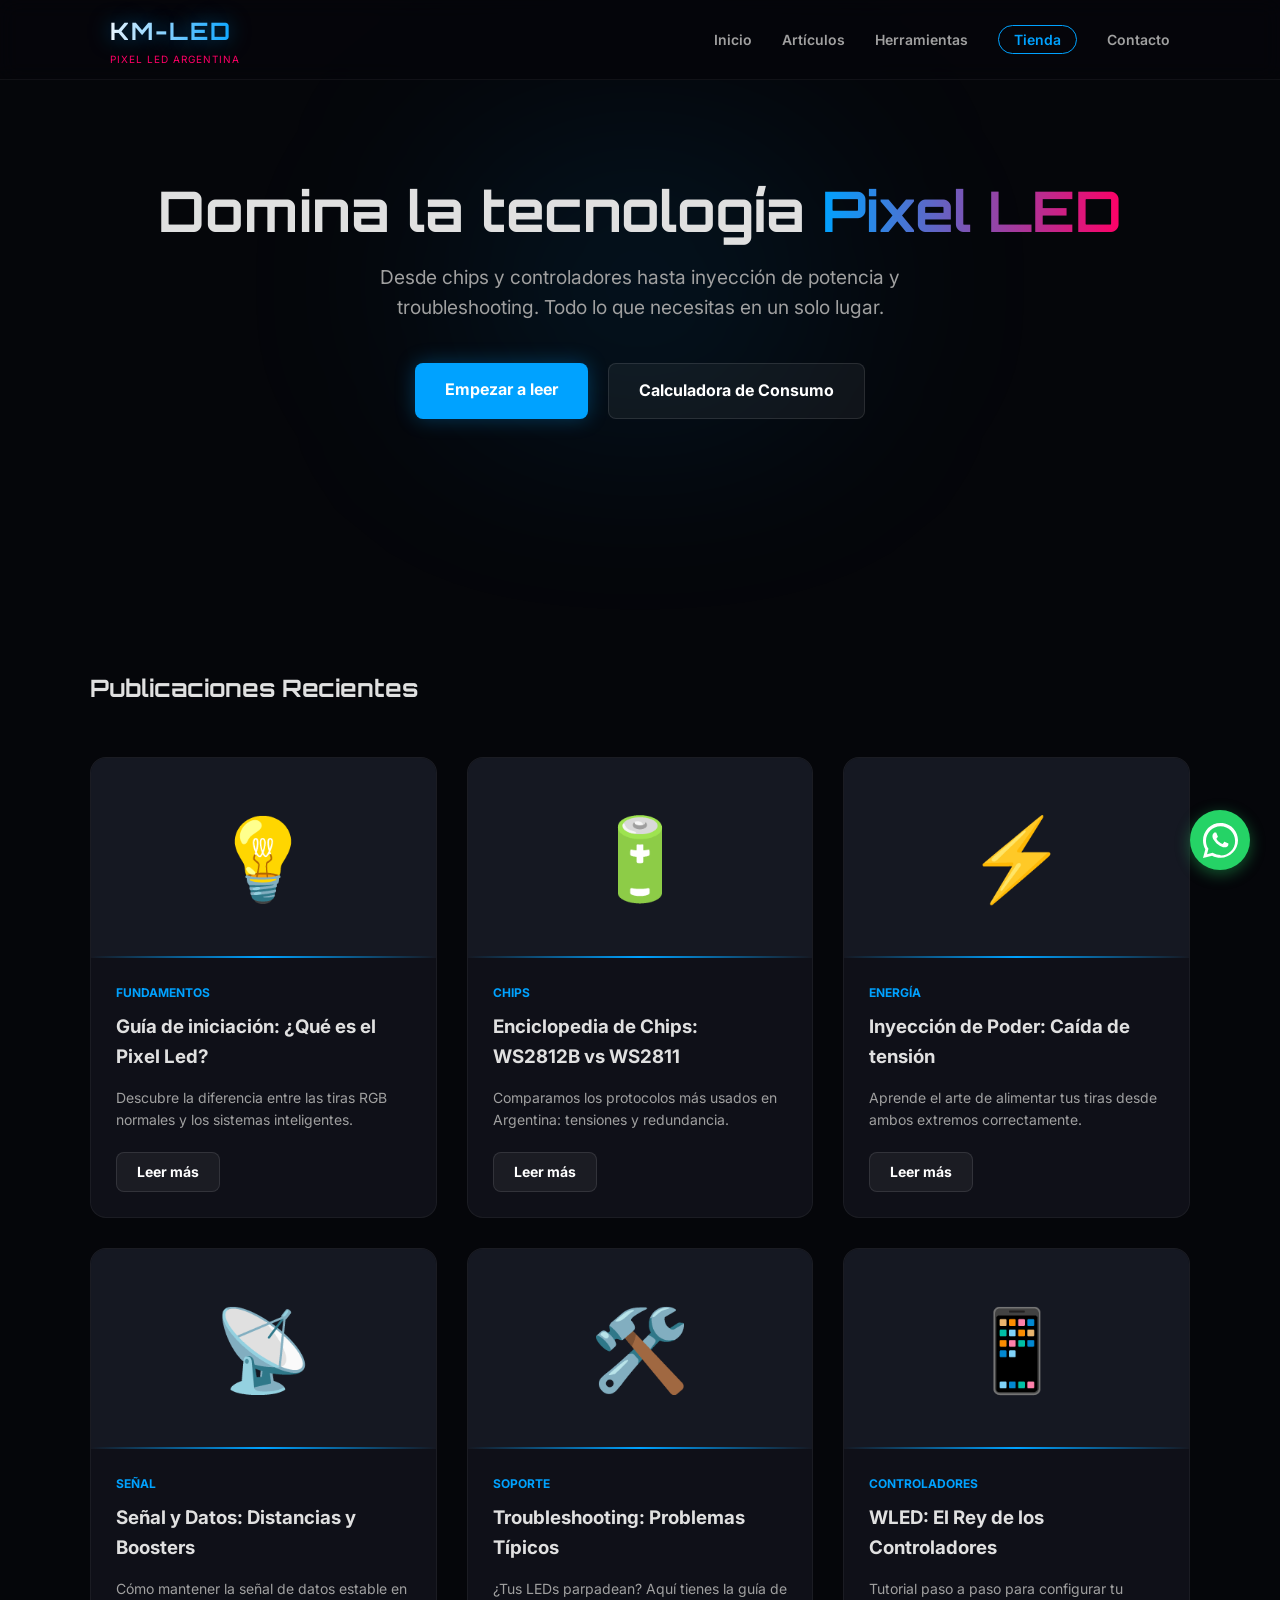
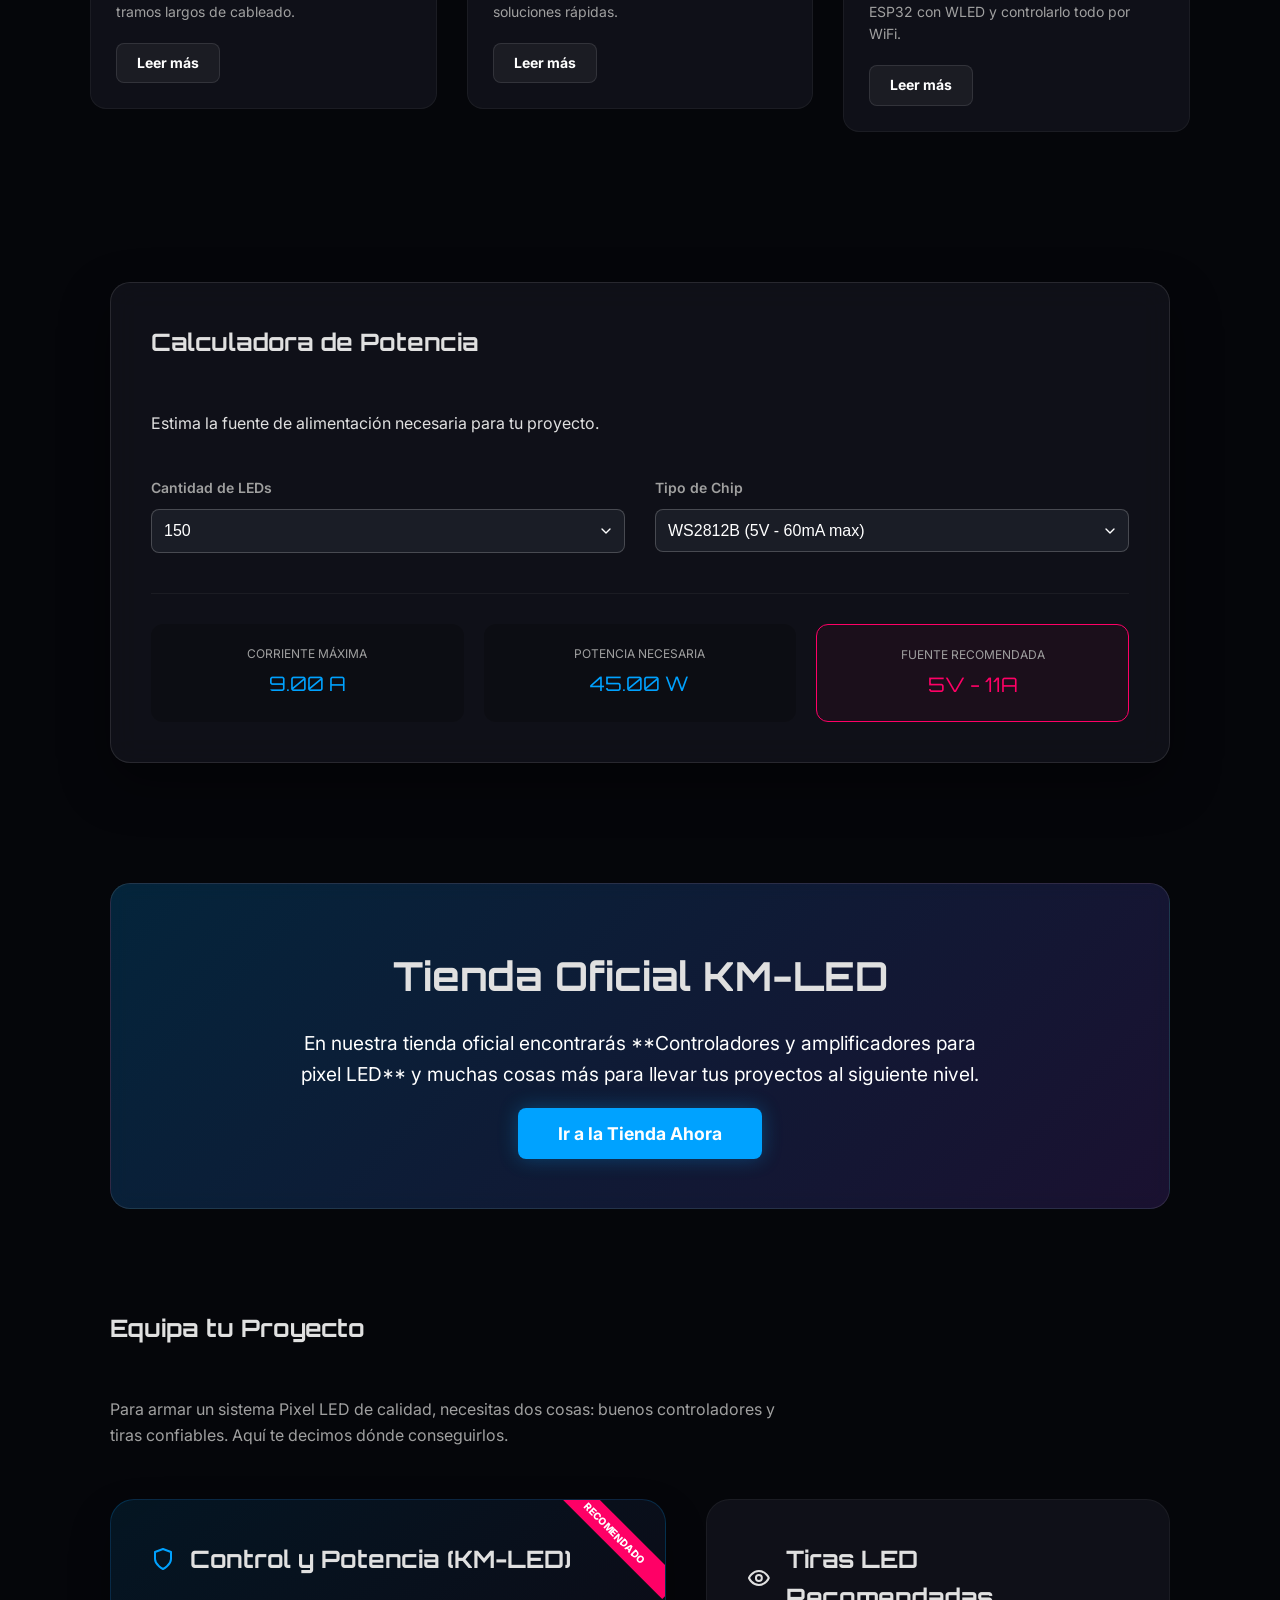
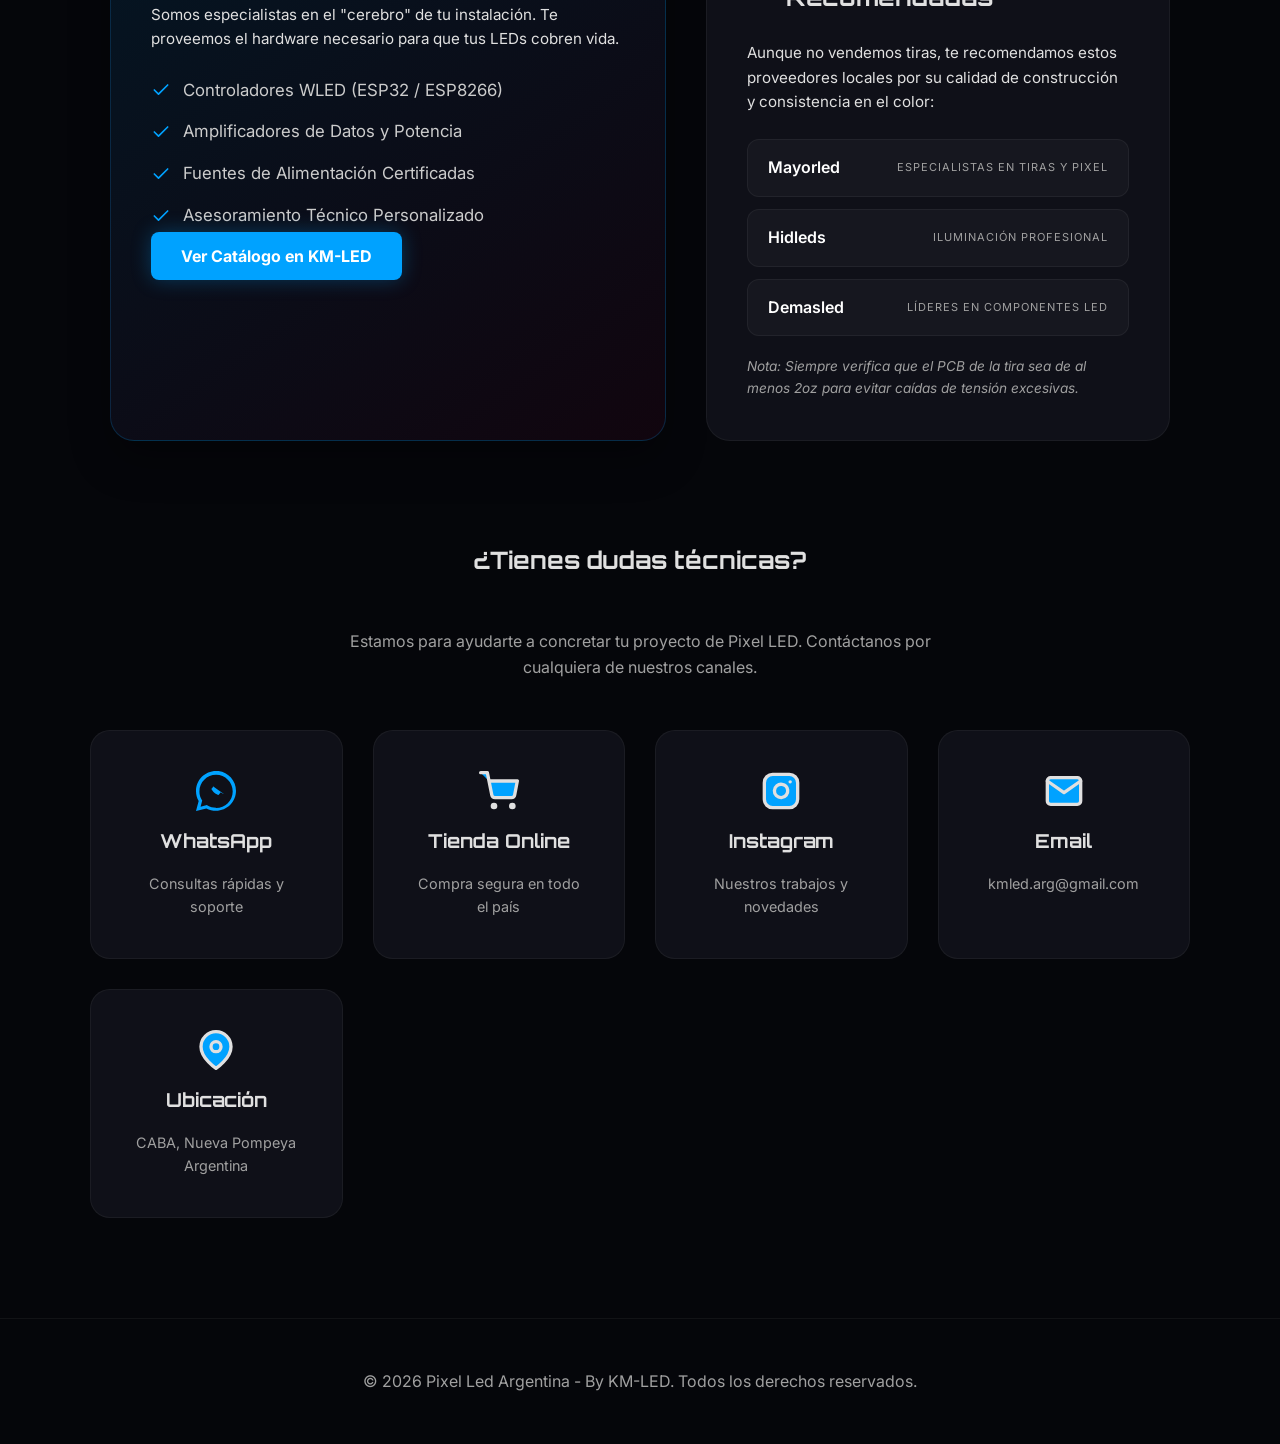
==== index.html @ 1ed305fa "Actualizados proveedores de tiras: Mayorled, Hidleds, Demasled" ====
<!DOCTYPE html>
<html lang="es">
<head>
    <meta charset="UTF-8">
    <meta name="viewport" content="width=device-width, initial-scale=1.0">
    <title>Pixel Led Argentina | La guía definitiva de iluminación digital</title>
    <meta name="description" content="Aprende todo sobre Pixel Led: chips (WS2812B, WS2811), controladores, cálculo de consumo, tensiones y soluciones a problemas comunes.">
    <link rel="stylesheet" href="style.css">
    <link rel="preconnect" href="https://fonts.googleapis.com">
    <link rel="preconnect" href="https://fonts.gstatic.com" crossorigin>
    <link href="https://fonts.googleapis.com/css2?family=Inter:wght@300;400;600;800&family=Orbitron:wght@400;700&display=swap" rel="stylesheet">
</head>
<body>
    <header id="main-header">
        <nav class="container">
            <a href="index.html" class="logo">
                <span class="logo-text">KM-LED</span>
                <span class="sub-logo">Pixel Led Argentina</span>
            </a>
            <ul class="nav-links">
                <li><a href="#hero">Inicio</a></li>
                <li><a href="#articulos">Artículos</a></li>
                <li><a href="#calculadora">Herramientas</a></li>
                <li><a href="https://www.tiendakmled.com.ar" target="_blank" class="nav-store-link">Tienda</a></li>
                <li><a href="#contacto">Contacto</a></li>
            </ul>
        </nav>
    </header>

    <main>
        <section id="hero">
            <div class="hero-content container">
                <h1>Domina la tecnología <span class="gradient-text">Pixel LED</span></h1>
                <p>Desde chips y controladores hasta inyección de potencia y troubleshooting. Todo lo que necesitas en un solo lugar.</p>
                <div class="hero-actions">
                    <a href="#articulos" class="btn btn-primary">Empezar a leer</a>
                    <a href="#calculadora" class="btn btn-secondary">Calculadora de Consumo</a>
                </div>
            </div>
            <div class="hero-bg-glow"></div>
        </section>

        <section id="articulos" class="container">
            <h2 class="section-title">Publicaciones Recientes</h2>
            <div class="articles-grid" id="articles-container">
                <!-- Los artículos se cargarán aquí vía app.js -->
            </div>
        </section>

        <section id="calculadora" class="container">
            <div class="calculator-card">
                <h2 class="section-title">Calculadora de Potencia</h2>
                <p>Estima la fuente de alimentación necesaria para tu proyecto.</p>
                
                <div class="calc-grid">
                    <div class="input-group">
                        <label for="led-count">Cantidad de LEDs</label>
                        <input type="number" id="led-count" value="150" min="1">
                    </div>
                    <div class="input-group">
                        <label for="led-type">Tipo de Chip</label>
                        <select id="led-type">
                            <option value="0.06">WS2812B (5V - 60mA max)</option>
                            <option value="0.06">WS2811 (5V - 60mA max)</option>
                            <option value="0.045">WS2811 (12V - 45mA max)</option>
                            <option value="0.08">SK6812 RGBW (5V - 80mA max)</option>
                            <option value="0.015">WS2815 (12V - 15mA max)</option>
                        </select>
                    </div>
                </div>

                <div class="results-grid">
                    <div class="result-box">
                        <span class="label">Corriente Máxima</span>
                        <span class="value" id="res-amps">0.00 A</span>
                    </div>
                    <div class="result-box">
                        <span class="label">Potencia necesaria</span>
                        <span class="value" id="res-watts">0.00 W</span>
                    </div>
                    <div class="result-box highlighted">
                        <span class="label">Fuente Recomendada</span>
                        <span class="value" id="res-psu">5V - 10A</span>
                    </div>
                </div>
            </div>
        </section>
        <section id="tienda" class="container" style="margin-top: 120px; margin-bottom: 80px;">
            <div class="cta-banner" style="margin: 0; background: linear-gradient(135deg, rgba(0, 162, 255, 0.2) 0%, rgba(110, 64, 201, 0.2) 100%);">
                <h2 style="font-size: 2.5rem; margin-bottom: 20px;">Tienda Oficial KM-LED</h2>
                <p style="font-size: 1.2rem; color: #fff; max-width: 700px; margin: 0 auto 30px;">
                    En nuestra tienda oficial encontrarás **Controladores y amplificadores para pixel LED** y muchas cosas más para llevar tus proyectos al siguiente nivel.
                </p>
                <a href="https://www.tiendakmled.com.ar" target="_blank" class="btn btn-primary" style="font-size: 1.1rem; padding: 15px 40px;">Ir a la Tienda Ahora</a>
            </div>
        </section>
        <section id="equipamiento" class="container" style="margin-top: 100px;">
            <h2 class="section-title">Equipa tu Proyecto</h2>
            <p style="color: var(--text-muted); max-width: 700px; margin-bottom: 40px;">Para armar un sistema Pixel LED de calidad, necesitas dos cosas: buenos controladores y tiras confiables. Aquí te decimos dónde conseguirlos.</p>
            
            <div class="equipment-grid">
                <!-- Columna KM-LED -->
                <div class="equip-card featured">
                    <h3>
                        <svg viewBox="0 0 24 24" width="24" height="24" fill="none" stroke="currentColor" stroke-width="2" stroke-linecap="round" stroke-linejoin="round" style="color: var(--primary-color);"><path d="M12 22s8-4 8-10V5l-8-3-8 3v7c0 6 8 10 8 10z"></path></svg>
                        Control y Potencia (KM-LED)
                    </h3>
                    <p style="font-size: 0.95rem; margin-bottom: 25px;">Somos especialistas en el "cerebro" de tu instalación. Te proveemos el hardware necesario para que tus LEDs cobren vida.</p>
                    <ul class="equip-list">
                        <li>
                            <svg viewBox="0 0 24 24" fill="none" stroke="currentColor" stroke-width="2" stroke-linecap="round" stroke-linejoin="round"><polyline points="20 6 9 17 4 12"></polyline></svg>
                            Controladores WLED (ESP32 / ESP8266)
                        </li>
                        <li>
                            <svg viewBox="0 0 24 24" fill="none" stroke="currentColor" stroke-width="2" stroke-linecap="round" stroke-linejoin="round"><polyline points="20 6 9 17 4 12"></polyline></svg>
                            Amplificadores de Datos y Potencia
                        </li>
                        <li>
                            <svg viewBox="0 0 24 24" fill="none" stroke="currentColor" stroke-width="2" stroke-linecap="round" stroke-linejoin="round"><polyline points="20 6 9 17 4 12"></polyline></svg>
                            Fuentes de Alimentación Certificadas
                        </li>
                        <li>
                            <svg viewBox="0 0 24 24" fill="none" stroke="currentColor" stroke-width="2" stroke-linecap="round" stroke-linejoin="round"><polyline points="20 6 9 17 4 12"></polyline></svg>
                            Asesoramiento Técnico Personalizado
                        </li>
                    </ul>
                    <a href="https://www.tiendakmled.com.ar" target="_blank" class="btn btn-primary" style="width: 100%; margin-top: 30px; text-align: center;">Ver Catálogo en KM-LED</a>
                </div>

                <!-- Columna Tiras -->
                <div class="equip-card">
                    <h3>
                        <svg viewBox="0 0 24 24" width="24" height="24" fill="none" stroke="currentColor" stroke-width="2" stroke-linecap="round" stroke-linejoin="round"><path d="M2 12s3-7 10-7 10 7 10 7-3 7-10 7-10-7-10-7z"></path><circle cx="12" cy="12" r="3"></circle></svg>
                        Tiras LED Recomendadas
                    </h3>
                    <p style="font-size: 0.95rem; margin-bottom: 25px;">Aunque no vendemos tiras, te recomendamos estos proveedores locales por su calidad de construcción y consistencia en el color:</p>
                    
                    <div class="provider-list">
                        <div class="provider-item">
                            <span class="provider-name">Mayorled</span>
                            <span class="provider-tag">Especialistas en Tiras y Pixel</span>
                        </div>
                        <div class="provider-item">
                            <span class="provider-name">Hidleds</span>
                            <span class="provider-tag">Iluminación Profesional</span>
                        </div>
                        <div class="provider-item">
                            <span class="provider-name">Demasled</span>
                            <span class="provider-tag">Líderes en Componentes LED</span>
                        </div>
                    </div>
                    <p style="font-size: 0.85rem; color: var(--text-muted); margin-top: 20px; font-style: italic;">Nota: Siempre verifica que el PCB de la tira sea de al menos 2oz para evitar caídas de tensión excesivas.</p>
                </div>
            </div>
        </section>

        <section id="contacto" class="container">

            <h2 class="section-title">¿Tienes dudas técnicas?</h2>
            <p style="color: var(--text-muted); max-width: 600px; margin: 0 auto;">Estamos para ayudarte a concretar tu proyecto de Pixel LED. Contáctanos por cualquiera de nuestros canales.</p>
            
            <div class="contact-grid">
                <a href="https://wa.me/5491149287539" class="contact-item" target="_blank">
                    <svg viewBox="0 0 32 32"><path d="M16 0c-8.837 0-16 7.163-16 16 0 2.825.737 5.587 2.137 8L0 32l8.275-2.087c2.35 1.288 5.012 1.963 7.725 1.963 8.837 0 16-7.163 16-16s-7.163-16-16-16zM16 29.3c-2.387 0-4.725-.612-6.787-1.775l-.487-.275-5.05 1.275 1.3-4.9-.3-.487c-1.275-2.012-1.937-4.35-1.937-6.762 0-7.337 5.975-13.312 13.312-13.312s13.312 5.975 13.312 13.312c0 7.337-5.975 13.312-13.312 13.312zM22.562 18.5c-.362-.187-2.137-1.05-2.475-1.175s-.575-.187-.825.187c-.237.362-.937 1.175-1.15 1.412s-.412.275-.775.087c-.362-.187-1.525-.562-2.912-1.8c-1.075-.962-1.8-2.15-2.012-2.512s-.025-.562.162-.737c.162-.162.362-.425.55-.637s.25-.362.375-.6.125-.237.062-.437-.025-.612s-.825-2-1.137-2.737c-.3-.725-.612-.625-.825-.637s-.437-.012-.675-.012c-.237 0-.625.087-.95.437s-1.25 1.225-1.25 2.987 1.288 3.45 1.462 3.7c.187.237 2.537 3.875 6.137 5.437.862.375 1.525.6 2.05.775.862.275 1.637.237 2.25.15.687-.1 2.137-.875 2.437-1.725s.3-1.575.212-1.725c-.1-.137-.35-.225-.712-.412z"/></svg>
                    <h3>WhatsApp</h3>
                    <p>Consultas rápidas y soporte</p>
                </a>
                <a href="https://www.tiendakmled.com.ar" class="contact-item" target="_blank">
                    <svg viewBox="0 0 24 24" fill="none" stroke="currentColor" stroke-width="2" stroke-linecap="round" stroke-linejoin="round"><circle cx="9" cy="21" r="1"></circle><circle cx="20" cy="21" r="1"></circle><path d="M1 1h4l2.68 13.39a2 2 0 0 0 2 1.61h9.72a2 2 0 0 0 2-1.61L23 6H6"></path></svg>
                    <h3>Tienda Online</h3>
                    <p>Compra segura en todo el país</p>
                </a>
                <a href="https://www.instagram.com/km.led" class="contact-item" target="_blank">
                    <svg viewBox="0 0 24 24" fill="none" stroke="currentColor" stroke-width="2" stroke-linecap="round" stroke-linejoin="round"><rect x="2" y="2" width="20" height="20" rx="5" ry="5"></rect><path d="M16 11.37A4 4 0 1 1 12.63 8 4 4 0 0 1 16 11.37z"></path><line x1="17.5" y1="6.5" x2="17.51" y2="6.5"></line></svg>
                    <h3>Instagram</h3>
                    <p>Nuestros trabajos y novedades</p>
                </a>
                <a href="mailto:kmled.arg@gmail.com" class="contact-item">
                    <svg viewBox="0 0 24 24" fill="none" stroke="currentColor" stroke-width="2" stroke-linecap="round" stroke-linejoin="round"><path d="M4 4h16c1.1 0 2 .9 2 2v12c0 1.1-.9 2-2 2H4c-1.1 0-2-.9-2-2V6c0-1.1.9-2 2-2z"></path><polyline points="22,6 12,13 2,6"></polyline></svg>
                    <h3>Email</h3>
                    <p>kmled.arg@gmail.com</p>
                </a>
                <a href="https://www.google.com/maps/search/?api=1&query=Nueva+Pompeya+CABA+Argentina" class="contact-item" target="_blank">
                    <svg viewBox="0 0 24 24" fill="none" stroke="currentColor" stroke-width="2" stroke-linecap="round" stroke-linejoin="round"><path d="M21 10c0 7-9 13-9 13s-9-6-9-13a9 9 0 0 1 18 0z"></path><circle cx="12" cy="10" r="3"></circle></svg>
                    <h3>Ubicación</h3>
                    <p>CABA, Nueva Pompeya <br>Argentina</p>
                </a>
            </div>
        </section>
    </main>

    <footer>
        <div class="container">
            <p>&copy; 2026 Pixel Led Argentina - By KM-LED. Todos los derechos reservados.</p>
        </div>
    </footer>

    <a href="https://wa.me/5491149287539" class="whatsapp-float" target="_blank">
        <svg viewBox="0 0 32 32">
            <path d="M16 0c-8.837 0-16 7.163-16 16 0 2.825.737 5.587 2.137 8L0 32l8.275-2.087c2.35 1.288 5.012 1.963 7.725 1.963 8.837 0 16-7.163 16-16s-7.163-16-16-16zM16 29.3c-2.387 0-4.725-.612-6.787-1.775l-.487-.275-5.05 1.275 1.3-4.9-.3-.487c-1.275-2.012-1.937-4.35-1.937-6.762 0-7.337 5.975-13.312 13.312-13.312s13.312 5.975 13.312 13.312c0 7.337-5.975 13.312-13.312 13.312zM22.562 18.5c-.362-.187-2.137-1.05-2.475-1.175s-.575-.187-.825.187c-.237.362-.937 1.175-1.15 1.412s-.412.275-.775.087c-.362-.187-1.525-.562-2.912-1.8c-1.075-.962-1.8-2.15-2.012-2.512s-.025-.562.162-.737c.162-.162.362-.425.55-.637s.25-.362.375-.6c.125-.237.062-.437-.025-.612s-.825-2-1.137-2.737c-.3-.725-.612-.625-.825-.637s-.437-.012-.675-.012c-.237 0-.625.087-.95.437s-1.25 1.225-1.25 2.987 1.288 3.45 1.462 3.7c.187.237 2.537 3.875 6.137 5.437.862.375 1.525.6 2.05.775.862.275 1.637.237 2.25.15.687-.1 2.137-.875 2.437-1.725s.3-1.575.212-1.725c-.1-.137-.35-.225-.712-.412z"/>
        </svg>
    </a>

    <script src="app.js"></script>
</body>
</html>
---- style.css ----
:root {
    --bg-color: #05060a;
    --surface-color: rgba(20, 22, 30, 0.7);
    --primary-color: #00a2ff;
    --accent-color: #ff0066;
    --text-color: #e0e0e0;
    --text-muted: #a0a0a0;
    --header-height: 80px;
    --container-width: 1100px;
}

* {
    margin: 0;
    padding: 0;
    box-sizing: border-box;
}

html {
    scroll-behavior: smooth;
}

body {
    font-family: 'Inter', sans-serif;
    background-color: var(--bg-color);
    color: var(--text-color);
    line-height: 1.6;
    overflow-x: hidden;
}

.container {
    max-width: var(--container-width);
    margin: 0 auto;
    padding: 0 20px;
}

/* Header & Nav */
#main-header {
    height: var(--header-height);
    background: rgba(5, 6, 10, 0.8);
    backdrop-filter: blur(10px);
    position: fixed;
    top: 0;
    width: 100%;
    z-index: 1000;
    border-bottom: 1px solid rgba(255, 255, 255, 0.05);
}

nav {
    height: 100%;
    display: flex;
    justify-content: space-between;
    align-items: center;
}

.logo {
    display: flex;
    flex-direction: column;
    text-decoration: none;
    cursor: pointer;
    z-index: 1001; /* Ensure it's above other elements */
    transition: opacity 0.3s ease;
}

.logo:hover {
    opacity: 0.8;
}

.logo:hover .logo-text {
    text-shadow: 0 0 15px var(--primary-color);
}

.logo-text {
    font-family: 'Orbitron', sans-serif;
    font-size: 24px;
    font-weight: 700;
    letter-spacing: 2px;
    background: linear-gradient(90deg, #fff, var(--primary-color));
    -webkit-background-clip: text;
    -webkit-text-fill-color: transparent;
    text-shadow: 0 0 20px rgba(0, 162, 255, 0.5);
}

.sub-logo {
    font-size: 10px;
    text-transform: uppercase;
    letter-spacing: 1px;
    color: var(--accent-color);
}

.nav-links {
    display: flex;
    list-style: none;
    gap: 30px;
}

.nav-links a {
    text-decoration: none;
    color: var(--text-muted);
    font-size: 14px;
    font-weight: 600;
    transition: 0.3s;
}

.nav-links a:hover {
    color: var(--primary-color);
}

/* Article Pages Specific */
.article-page article h1 {
    font-family: 'Orbitron', sans-serif;
    font-size: clamp(1.8rem, 5vw, 2.5rem);
    margin-bottom: 25px;
    line-height: 1.2;
    color: #fff;
}

.article-page article h2 {
    font-size: 1.8rem;
    margin: 40px 0 20px;
}

/* Hero Section */
#hero {
    padding-top: calc(var(--header-height) + 100px);
    padding-bottom: 150px;
    position: relative;
    text-align: center;
}

.article-page article {
    padding-top: 150px;
    padding-bottom: 100px;
}

.article-body {
    font-size: 1.1rem;
    color: #ccc;
    line-height: 1.8;
}

.hero-content h1 {
    font-family: 'Orbitron', sans-serif;
    font-size: clamp(2rem, 6vw, 3.5rem);
    margin-bottom: 20px;
    line-height: 1.1;
}

.gradient-text {
    background: linear-gradient(to right, var(--primary-color), var(--accent-color));
    -webkit-background-clip: text;
    -webkit-text-fill-color: transparent;
}

.hero-content p {
    font-size: 1.2rem;
    color: var(--text-muted);
    max-width: 600px;
    margin: 0 auto 40px;
}

.hero-actions {
    display: flex;
    justify-content: center;
    gap: 20px;
}

.btn {
    padding: 14px 30px;
    border-radius: 8px;
    font-weight: 700;
    text-decoration: none;
    transition: 0.3s;
    cursor: pointer;
    border: none;
    font-size: 16px;
}

.btn-primary {
    background-color: var(--primary-color);
    color: #fff;
    box-shadow: 0 0 20px rgba(0, 162, 255, 0.3);
}

.btn-primary:hover {
    transform: translateY(-3px);
    box-shadow: 0 0 30px rgba(0, 162, 255, 0.5);
}

.btn-secondary {
    background: rgba(255, 255, 255, 0.05);
    color: #fff;
    border: 1px solid rgba(255, 255, 255, 0.1);
}

.btn-secondary:hover {
    background: rgba(255, 255, 255, 0.1);
}

.hero-bg-glow {
    position: absolute;
    top: 50%;
    left: 50%;
    transform: translate(-50%, -50%);
    width: 800px;
    height: 400px;
    background: radial-gradient(circle, rgba(0, 162, 255, 0.1) 0%, transparent 70%);
    filter: blur(80px);
    z-index: -1;
    pointer-events: none;
}

/* Articles Section */
#articulos {
    padding: 100px 0;
}

.section-title {
    font-family: 'Orbitron', sans-serif;
    margin-bottom: 50px;
}

.articles-grid {
    display: grid;
    grid-template-columns: repeat(auto-fill, minmax(320px, 1fr));
    gap: 30px;
}

.article-card-link {
    text-decoration: none;
    color: inherit;
    display: block;
}

.article-card {
    background: var(--surface-color);
    border: 1px solid rgba(255, 255, 255, 0.05);
    border-radius: 16px;
    overflow: hidden;
    transition: 0.4s;
    cursor: pointer;
}

.article-card:hover {
    transform: translateY(-10px);
    border-color: rgba(0, 162, 255, 0.3);
    box-shadow: 0 10px 40px rgba(0, 0, 0, 0.5);
}

.article-img {
    height: 200px;
    background: #151822;
    display: flex;
    align-items: center;
    justify-content: center;
    position: relative;
}

.article-img::after {
    content: '';
    position: absolute;
    bottom: 0;
    width: 100%;
    height: 2px;
    background: linear-gradient(90deg, transparent, var(--primary-color), transparent);
}

.article-content {
    padding: 25px;
}

.article-tag {
    font-size: 12px;
    color: var(--primary-color);
    font-weight: 700;
    text-transform: uppercase;
    margin-bottom: 10px;
    display: block;
}

.article-content h3 {
    margin-bottom: 15px;
}

.article-content p {
    color: var(--text-muted);
    font-size: 14px;
    margin-bottom: 20px;
}

/* Calculator Styles */
.calculator-card {
    background: var(--surface-color);
    border: 1px solid rgba(255, 255, 255, 0.1);
    border-radius: 20px;
    padding: 40px;
    margin-top: 50px;
    backdrop-filter: blur(15px);
    box-shadow: 0 20px 50px rgba(0, 0, 0, 0.4);
}

.calc-grid {
    display: grid;
    grid-template-columns: repeat(auto-fit, minmax(200px, 1fr));
    gap: 30px;
    margin: 40px 0;
}

.input-group {
    display: flex;
    flex-direction: column;
    gap: 10px;
}

.input-group label {
    font-size: 14px;
    color: var(--text-muted);
    font-weight: 600;
}

.input-group input, .input-group select {
    background: #1a1d26;
    border: 1px solid rgba(255, 255, 255, 0.2);
    padding: 12px;
    border-radius: 8px;
    color: #fff;
    font-size: 16px;
    outline: none;
    transition: 0.3s;
    appearance: none; /* Eliminar estilo nativo para mayor control */
    background-image: url("data:image/svg+xml,%3Csvg xmlns='http://www.w3.org/2000/svg' width='24' height='24' viewBox='0 0 24 24' fill='none' stroke='white' stroke-width='2' stroke-linecap='round' stroke-linejoin='round'%3E%3Cpolyline points='6 9 12 15 18 9'%3E%3C/polyline%3E%3C/svg%3E");
    background-repeat: no-repeat;
    background-position: right 10px center;
    background-size: 16px;
}

.input-group select option {
    background-color: #1a1d26;
    color: #fff;
}

.input-group input:focus, .input-group select:focus {
    border-color: var(--primary-color);
    box-shadow: 0 0 10px rgba(0, 162, 255, 0.2);
}

.results-grid {
    display: grid;
    grid-template-columns: repeat(auto-fit, minmax(150px, 1fr));
    gap: 20px;
    padding-top: 30px;
    border-top: 1px solid rgba(255, 255, 255, 0.05);
}

.result-box {
    padding: 20px;
    background: rgba(0, 0, 0, 0.2);
    border-radius: 12px;
    text-align: center;
}

.result-box .label {
    display: block;
    font-size: 12px;
    text-transform: uppercase;
    color: var(--text-muted);
    margin-bottom: 5px;
}

.result-box .value {
    font-family: 'Orbitron', sans-serif;
    font-size: 20px;
    color: var(--primary-color);
}

.result-box.highlighted {
    border: 1px solid var(--accent-color);
    background: rgba(255, 0, 102, 0.05);
}

.result-box.highlighted .value {
    color: var(--accent-color);
}

/* Footer & Other */
footer {
    padding: 50px 0;
    border-top: 1px solid rgba(255, 255, 255, 0.05);
    text-align: center;
    color: var(--text-muted);
}

@media (max-width: 768px) {
    .nav-links { display: none; }
    .hero-content h1 { font-size: 2.5rem; }
}

/* WhatsApp Floating Button */
.whatsapp-float {
    position: fixed;
    bottom: 30px;
    right: 30px;
    width: 60px;
    height: 60px;
    background-color: #25d366;
    color: #FFF;
    border-radius: 50px;
    text-align: center;
    font-size: 30px;
    box-shadow: 0 4px 15px rgba(37, 211, 102, 0.4);
    z-index: 10000;
    display: flex;
    align-items: center;
    justify-content: center;
    transition: all 0.3s ease;
    text-decoration: none;
}

.whatsapp-float:hover {
    transform: scale(1.1);
    box-shadow: 0 6px 20px rgba(37, 211, 102, 0.6);
    color: #FFF;
}
/* CTA Banner */
.cta-banner {
    background: linear-gradient(135deg, rgba(0, 162, 255, 0.1) 0%, rgba(255, 0, 102, 0.1) 100%);
    border: 1px solid rgba(255, 255, 255, 0.1);
    border-radius: 20px;
    padding: 60px 40px;
    margin: 100px 0;
    text-align: center;
    backdrop-filter: blur(10px);
}

.cta-banner h2 {
    font-family: 'Orbitron', sans-serif;
    font-size: 2rem;
    margin-bottom: 15px;
}

.cta-banner p {
    color: var(--text-muted);
    margin-bottom: 30px;
}

.nav-store-link {
    color: var(--primary-color) !important;
    border: 1px solid var(--primary-color);
    padding: 5px 15px;
    border-radius: 20px;
}

.nav-store-link:hover {
    background: var(--primary-color);
    color: #fff !important;
}

.whatsapp-float svg {
    width: 35px;
    height: 35px;
    fill: white;
}

/* Lightbox for images */
.lightbox {
    display: none;
    position: fixed;
    z-index: 10001;
    padding-top: 50px;
    left: 0;
    top: 0;
    width: 100%;
    height: 100%;
    background-color: rgba(0, 0, 0, 0.9);
    cursor: zoom-out;
    animation: fadeIn 0.3s ease;
}

@keyframes fadeIn {
    from { opacity: 0; }
    to { opacity: 1; }
}

.lightbox img {
    margin: auto;
    display: block;
    max-width: 90%;
    max-height: 85%;
    border-radius: 10px;
    box-shadow: 0 0 50px rgba(0, 162, 255, 0.3);
    transition: transform 0.3s ease;
}

.lightbox:hover img {
    transform: scale(1.02);
}

.article-body img {
    cursor: zoom-in;
    transition: transform 0.3s ease, box-shadow 0.3s ease;
}

.article-body img:hover {
    transform: scale(1.02);
    box-shadow: 0 0 20px rgba(0, 162, 255, 0.2);
}

/* Contact Section */
#contacto {
    padding: 100px 0;
    text-align: center;
}

.contact-grid {
    display: grid;
    grid-template-columns: repeat(auto-fit, minmax(250px, 1fr));
    gap: 30px;
    margin-top: 50px;
}

.contact-item {
    background: var(--surface-color);
    padding: 40px;
    border-radius: 20px;
    border: 1px solid rgba(255, 255, 255, 0.05);
    transition: 0.3s;
    text-decoration: none;
    color: inherit;
    display: flex;
    flex-direction: column;
    align-items: center;
    gap: 15px;
}

.contact-item:hover {
    transform: translateY(-10px);
    border-color: var(--primary-color);
    box-shadow: 0 10px 30px rgba(0, 162, 255, 0.1);
}

.contact-item svg {
    width: 40px;
    height: 40px;
    fill: var(--primary-color);
}

.contact-item h3 {
    font-family: 'Orbitron', sans-serif;
    font-size: 1.2rem;
}

.contact-item p {
    color: var(--text-muted);
    font-size: 0.9rem;
}
/* Equipment Section */
.equipment-grid {
    display: grid;
    grid-template-columns: 1.2fr 1fr;
    gap: 40px;
    margin-top: 50px;
}

.equip-card {
    background: var(--surface-color);
    border: 1px solid rgba(255, 255, 255, 0.05);
    border-radius: 24px;
    padding: 40px;
    position: relative;
    overflow: hidden;
    transition: 0.4s cubic-bezier(0.175, 0.885, 0.32, 1.275);
}

.equip-card:hover {
    transform: translateY(-5px);
    border-color: rgba(255, 255, 255, 0.1);
}

.equip-card.featured {
    background: linear-gradient(145deg, rgba(0, 162, 255, 0.1), rgba(255, 0, 102, 0.05));
    border: 1px solid rgba(0, 162, 255, 0.2);
    box-shadow: 0 20px 40px rgba(0, 0, 0, 0.3);
}

.equip-card.featured::before {
    content: 'RECOMENDADO';
    position: absolute;
    top: 20px;
    right: -30px;
    background: var(--accent-color);
    color: #fff;
    font-size: 10px;
    font-weight: 800;
    padding: 5px 40px;
    transform: rotate(45deg);
}

.equip-card h3 {
    font-family: 'Orbitron', sans-serif;
    font-size: 1.5rem;
    margin-bottom: 25px;
    display: flex;
    align-items: center;
    gap: 15px;
}

.equip-list {
    list-style: none;
}

.equip-list li {
    margin-bottom: 15px;
    display: flex;
    align-items: center;
    gap: 12px;
    font-size: 1.05rem;
    color: #ccc;
}

.equip-list li svg {
    width: 20px;
    height: 20px;
    color: var(--primary-color);
}

.provider-list {
    margin-top: 20px;
}

.provider-item {
    background: rgba(255, 255, 255, 0.03);
    padding: 15px 20px;
    border-radius: 12px;
    margin-bottom: 12px;
    border: 1px solid rgba(255, 255, 255, 0.05);
    display: flex;
    justify-content: space-between;
    align-items: center;
    transition: 0.3s;
}

.provider-item:hover {
    background: rgba(255, 255, 255, 0.07);
    border-color: rgba(255, 255, 255, 0.2);
}

.provider-name {
    font-weight: 600;
    color: #fff;
}

.provider-tag {
    font-size: 11px;
    text-transform: uppercase;
    color: var(--text-muted);
    letter-spacing: 1px;
}

@media (max-width: 992px) {
    .equipment-grid {
        grid-template-columns: 1fr;
    }
}
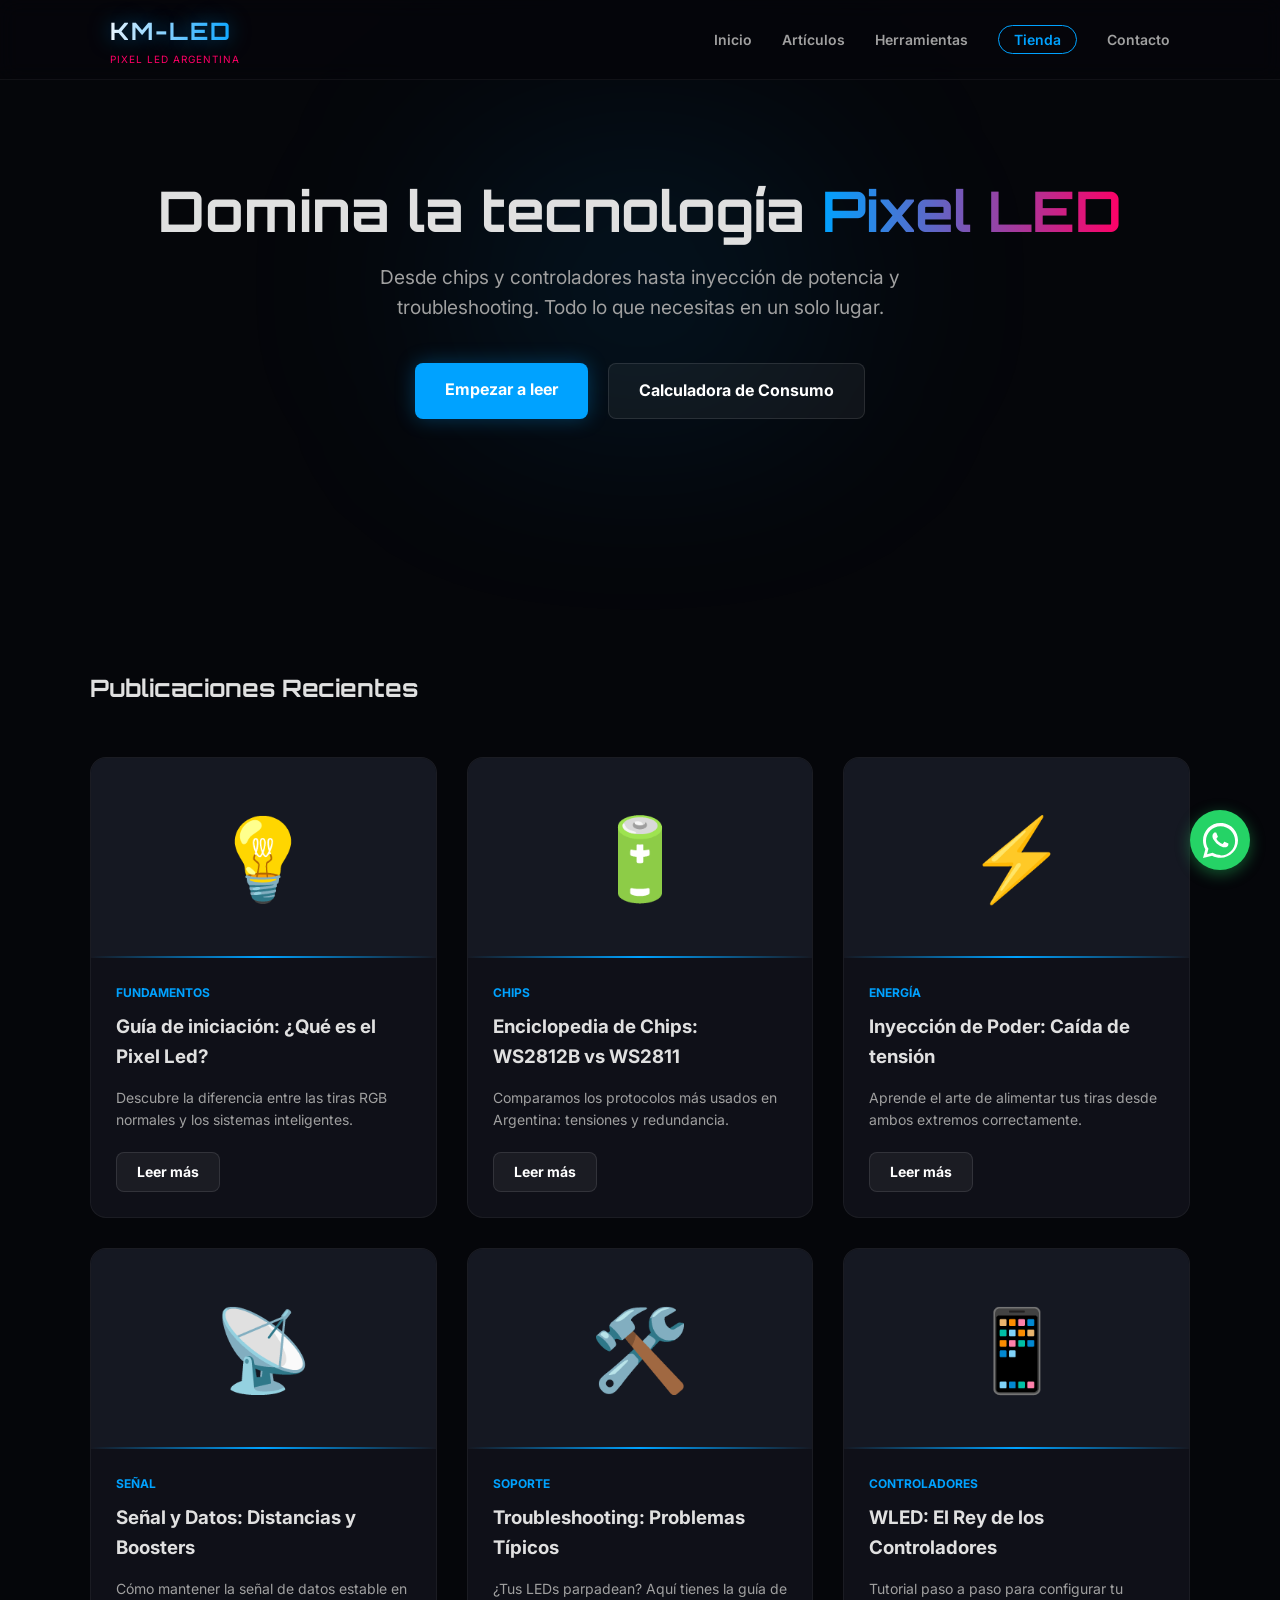
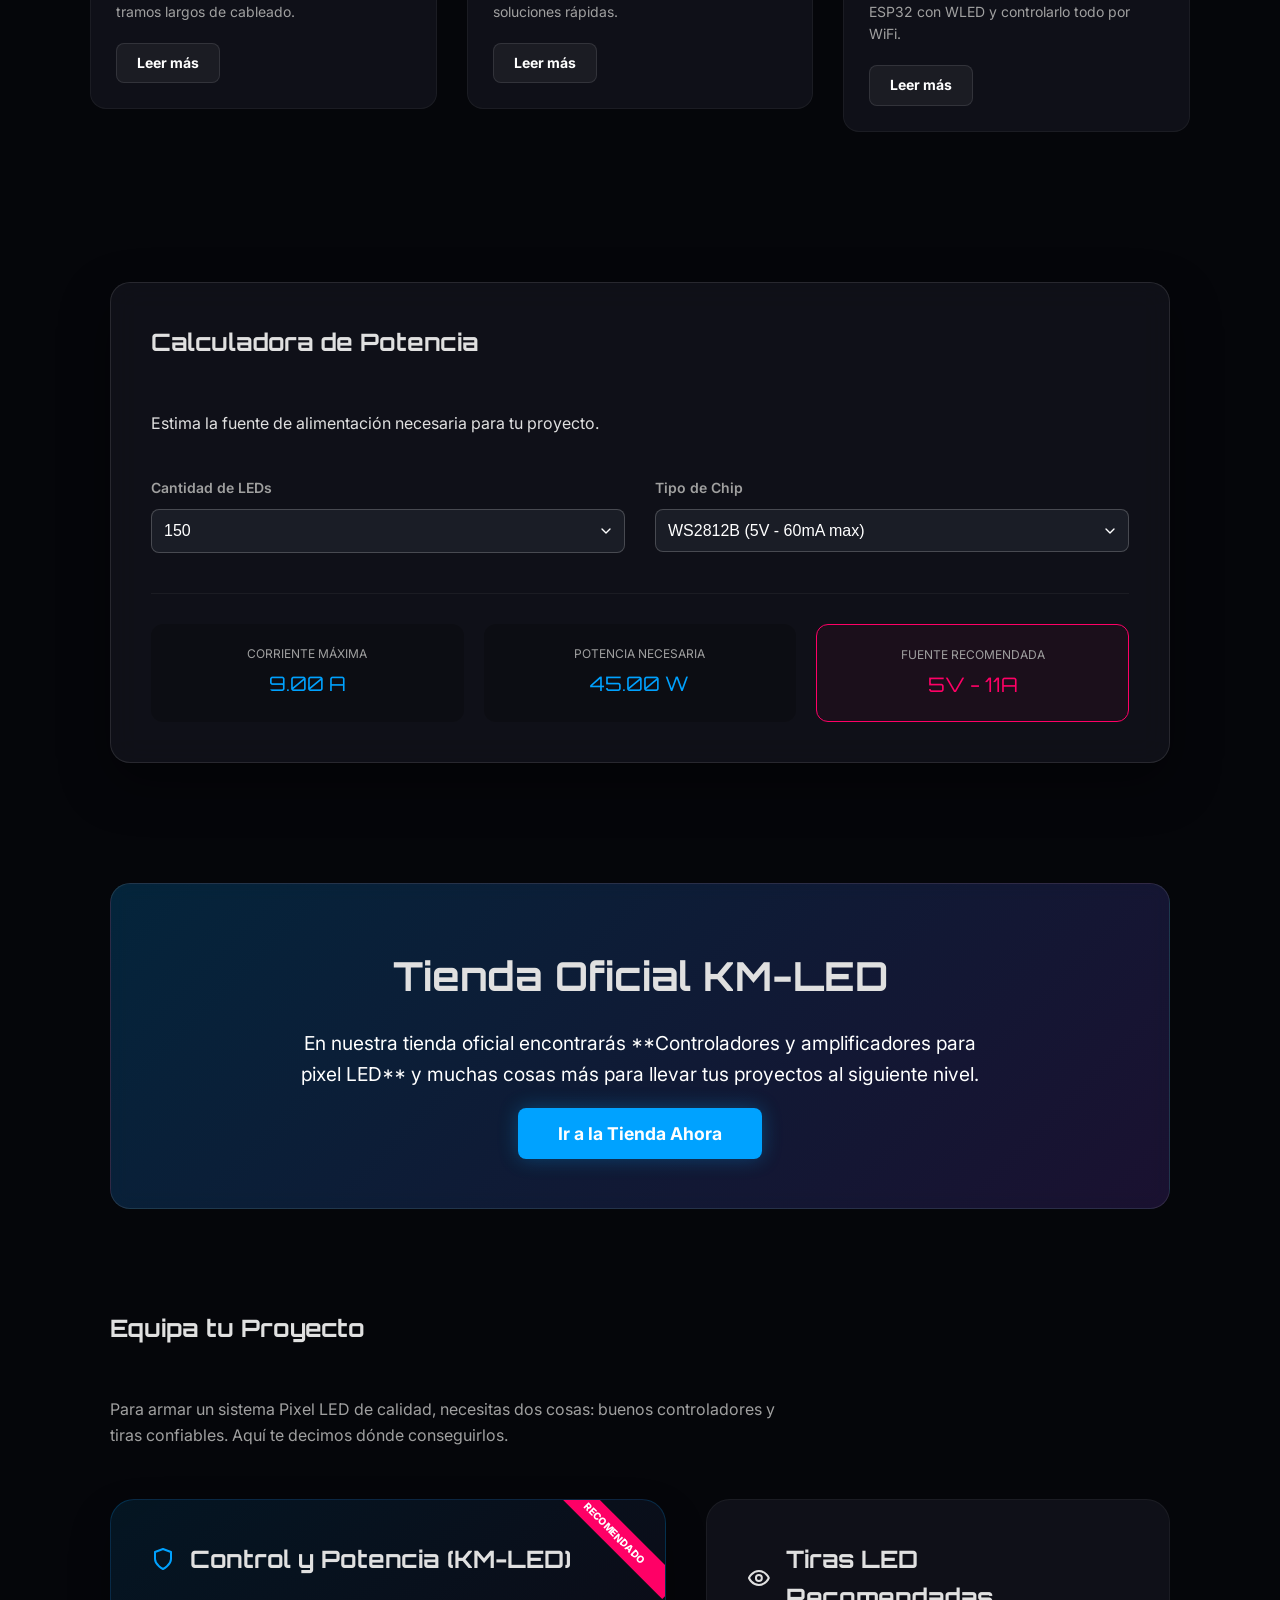
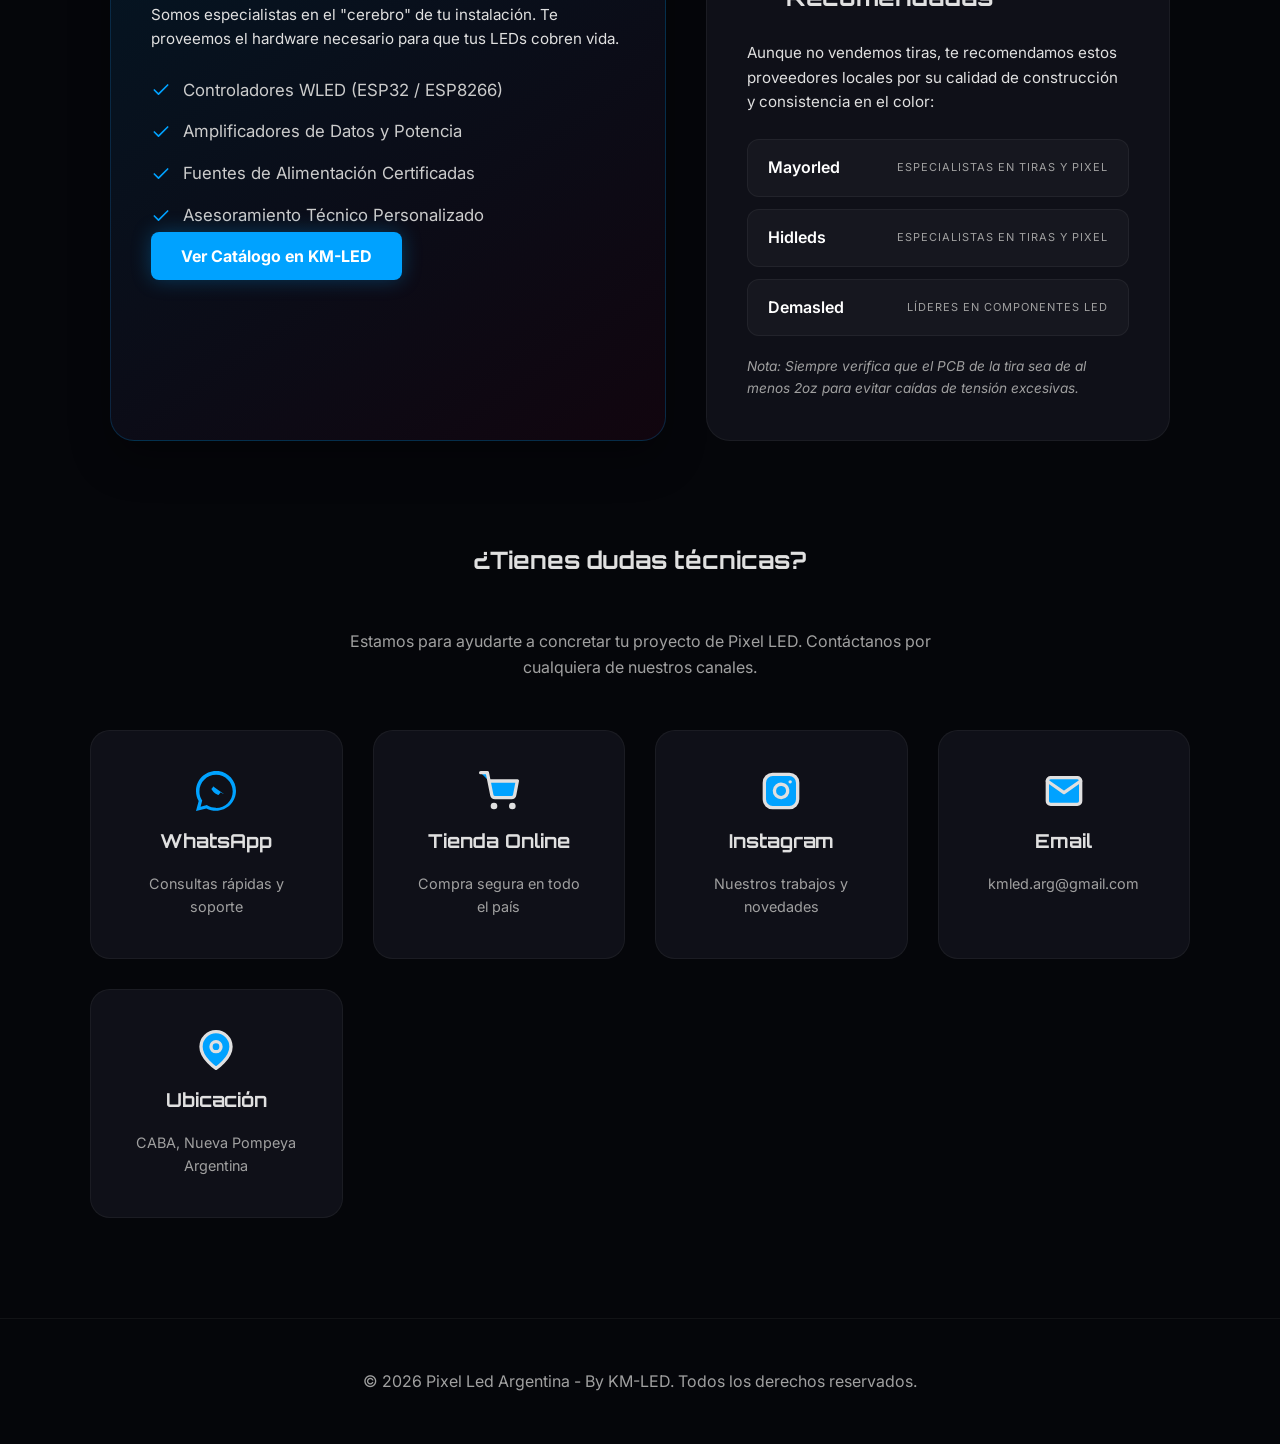
==== commit 375c19c7: "Corregida descripcion de Hidleds" ====
--- a/index.html
+++ b/index.html
@@ -142,7 +142,7 @@
                         </div>
                         <div class="provider-item">
                             <span class="provider-name">Hidleds</span>
-                            <span class="provider-tag">Iluminación Profesional</span>
+                            <span class="provider-tag">Especialistas en Tiras y Pixel</span>
                         </div>
                         <div class="provider-item">
                             <span class="provider-name">Demasled</span>
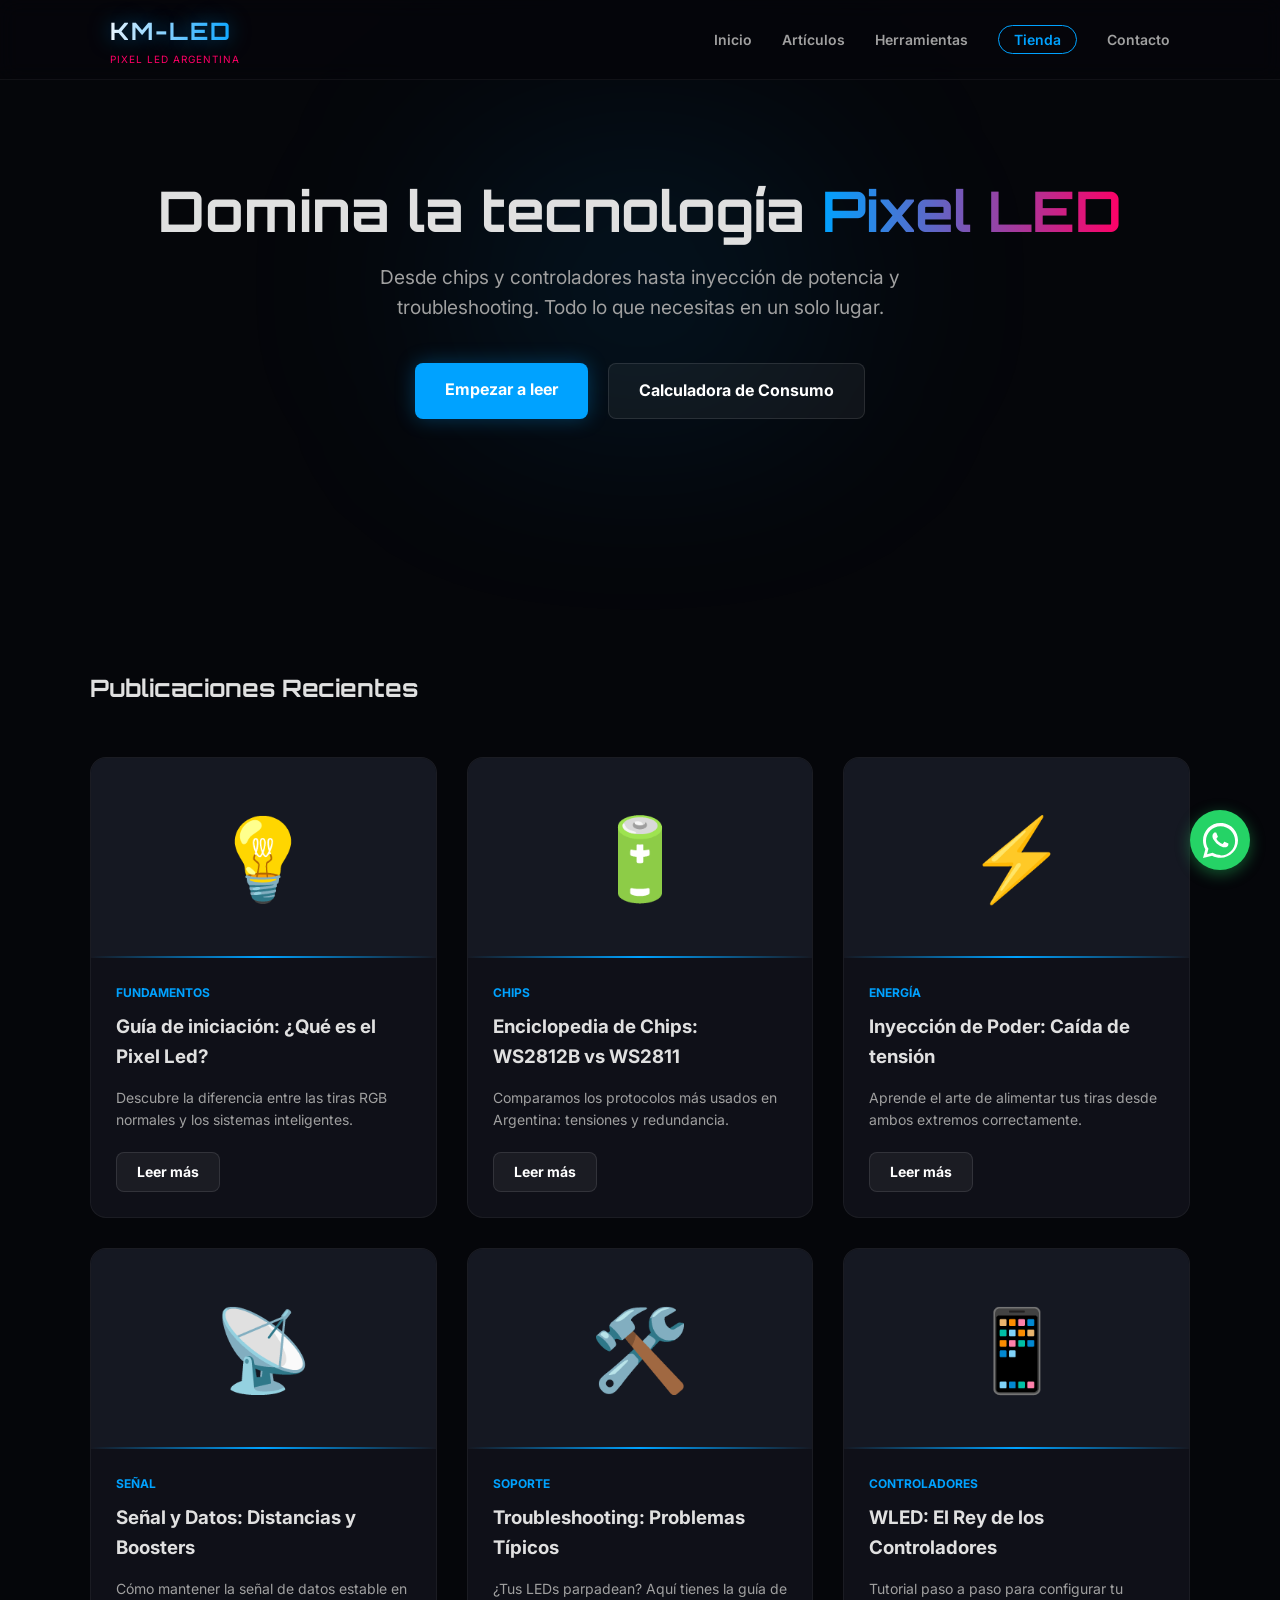
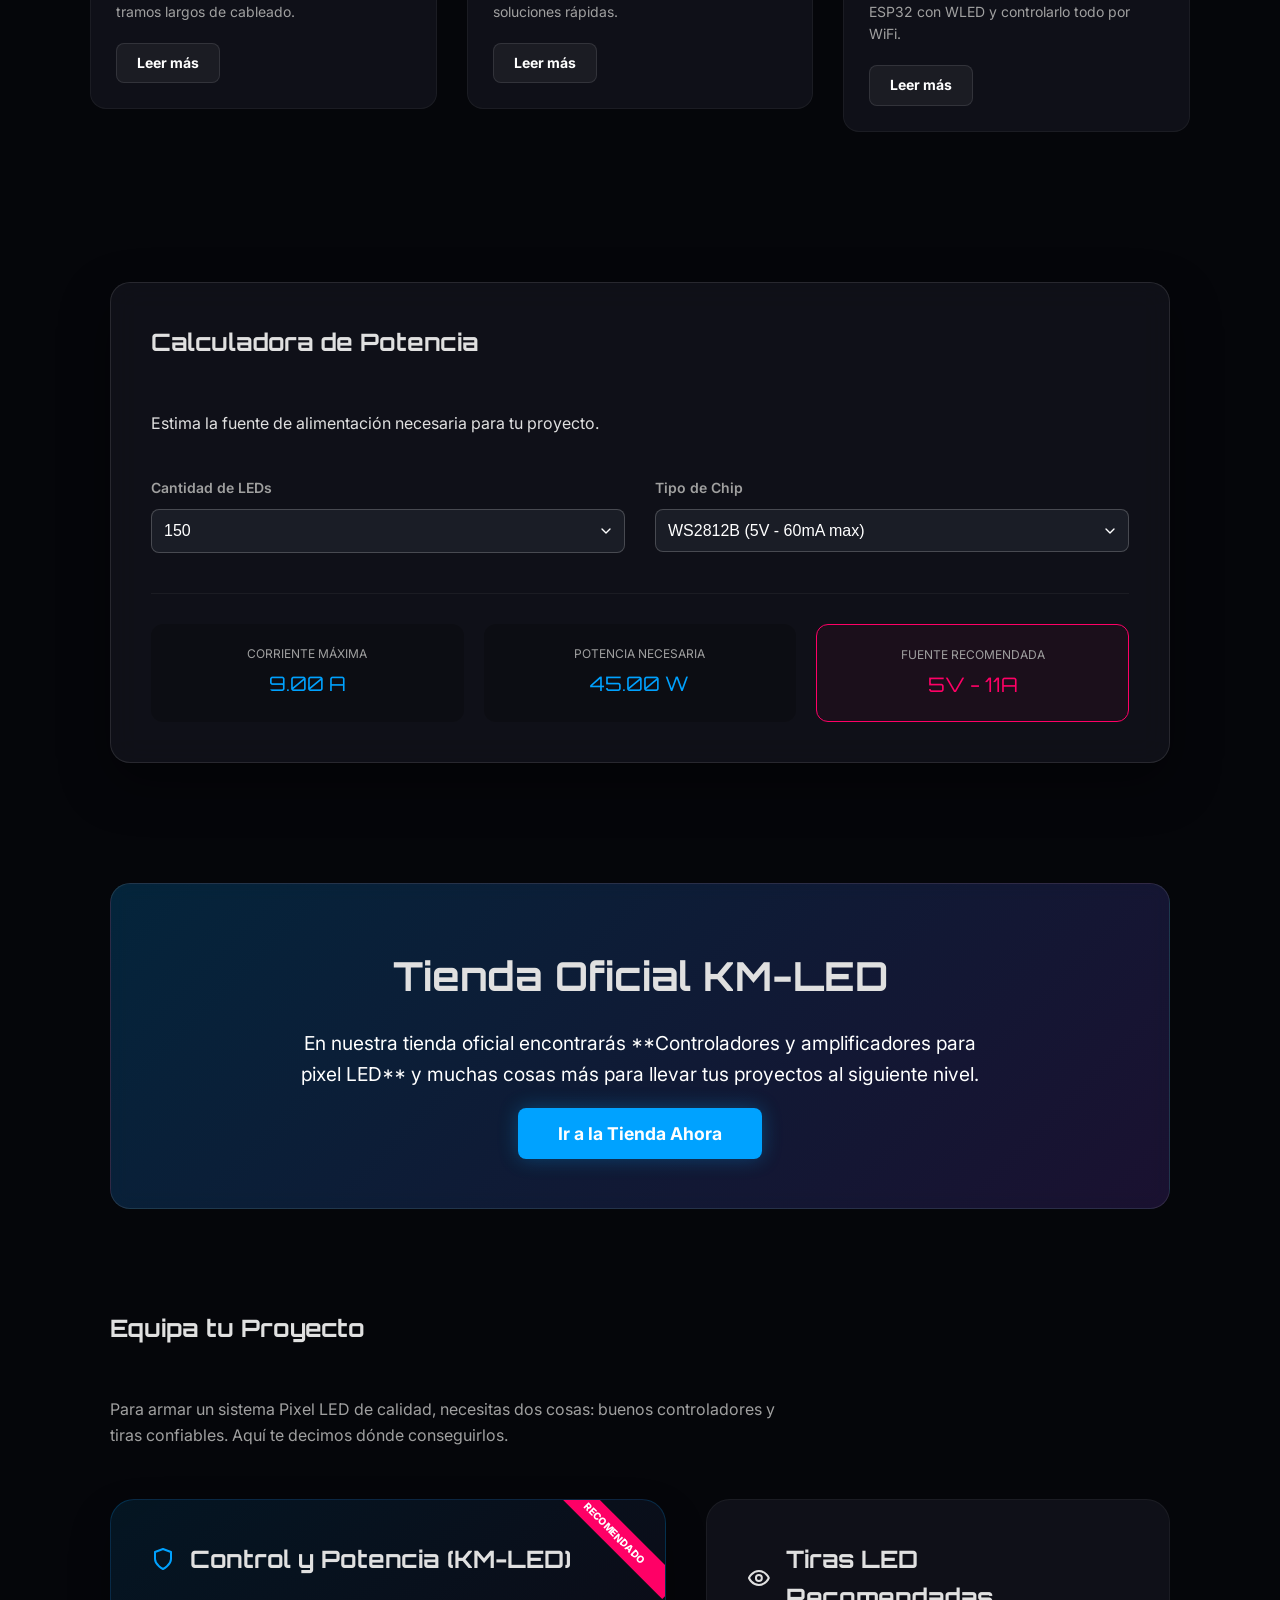
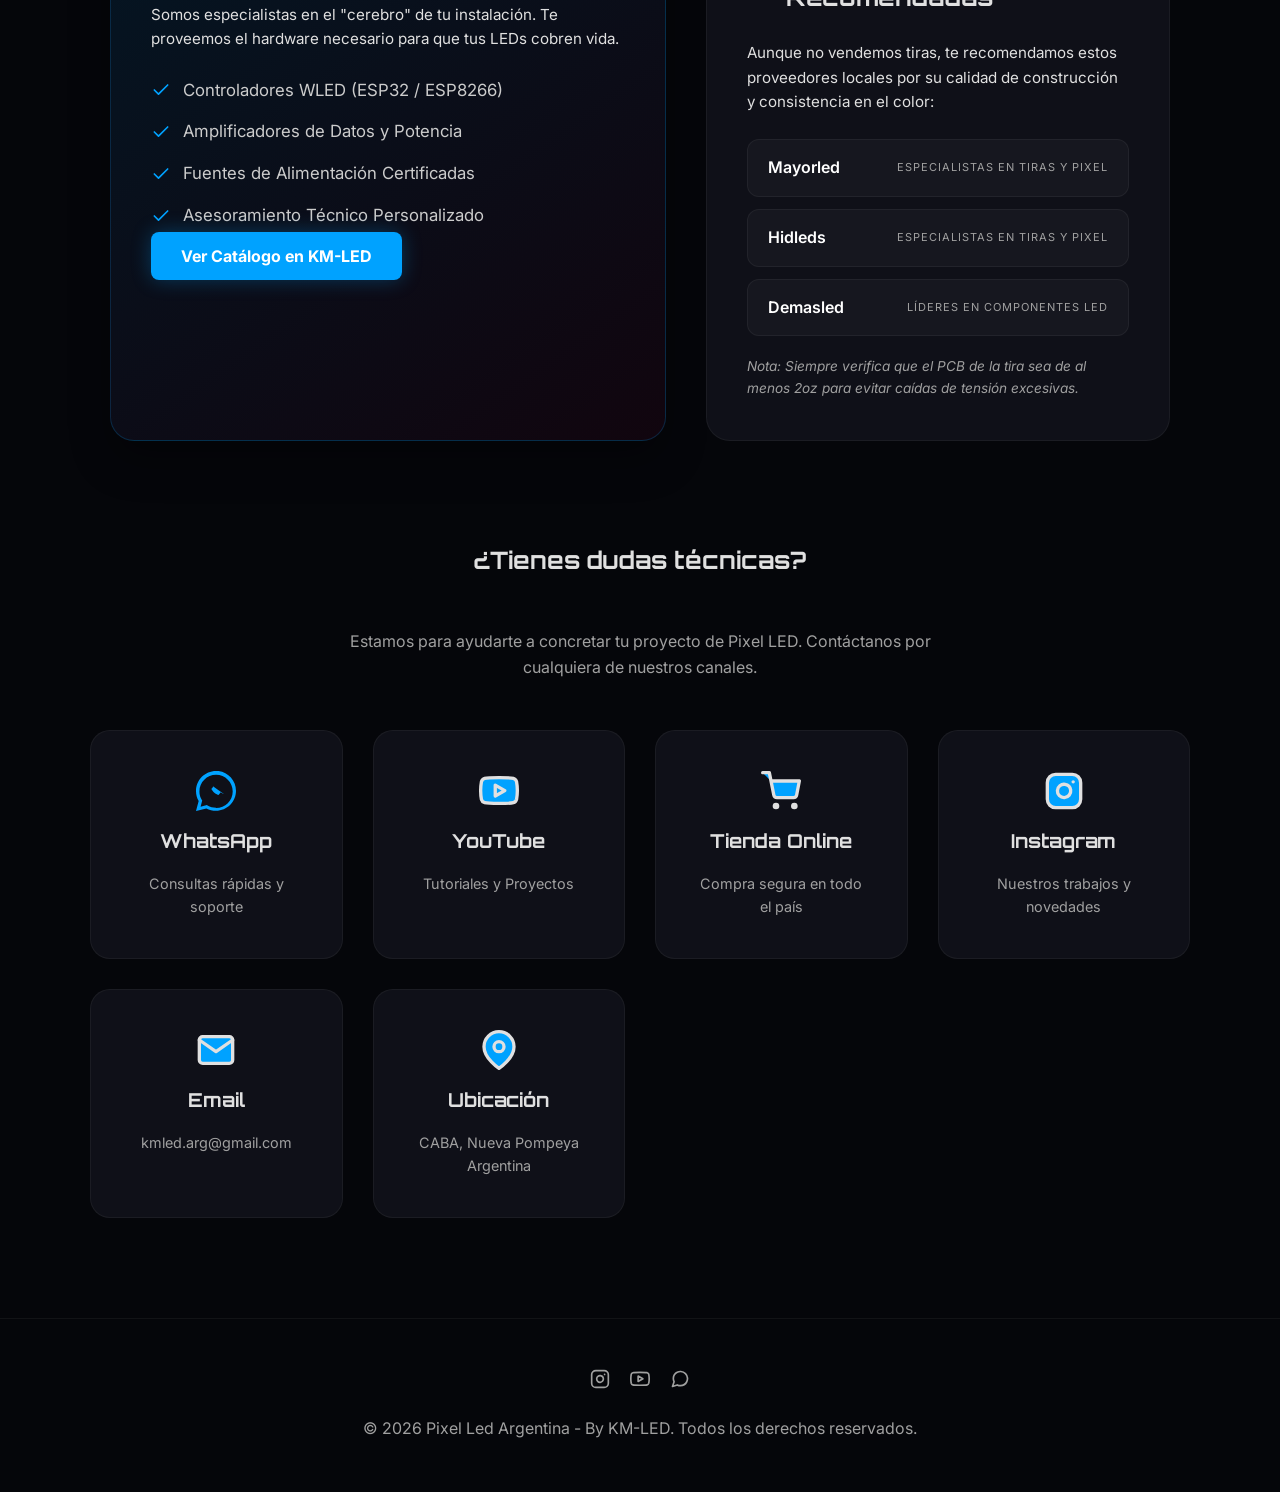
==== commit a9f35258: "Agregado canal de YouTube en contacto y footer de Home" ====
--- a/index.html
+++ b/index.html
@@ -165,6 +165,11 @@
                     <h3>WhatsApp</h3>
                     <p>Consultas rápidas y soporte</p>
                 </a>
+                <a href="https://www.youtube.com/@KM-LED" class="contact-item" target="_blank">
+                    <svg viewBox="0 0 24 24" fill="none" stroke="currentColor" stroke-width="2" stroke-linecap="round" stroke-linejoin="round"><path d="M22.54 6.42a2.78 2.78 0 0 0-1.94-2C18.88 4 12 4 12 4s-6.88 0-8.6.46a2.78 2.78 0 0 0-1.94 2A29 29 0 0 0 1 11.75a29 29 0 0 0 .46 5.33A2.78 2.78 0 0 0 3.4 19c1.72.46 8.6.46 8.6.46s6.88 0 8.6-.46a2.78 2.78 0 0 0 1.94-2 29 29 0 0 0 .46-5.25 29 29 0 0 0-.46-5.33z"></path><polygon points="9.75 15.02 15.5 11.75 9.75 8.48 9.75 15.02"></polygon></svg>
+                    <h3>YouTube</h3>
+                    <p>Tutoriales y Proyectos</p>
+                </a>
                 <a href="https://www.tiendakmled.com.ar" class="contact-item" target="_blank">
                     <svg viewBox="0 0 24 24" fill="none" stroke="currentColor" stroke-width="2" stroke-linecap="round" stroke-linejoin="round"><circle cx="9" cy="21" r="1"></circle><circle cx="20" cy="21" r="1"></circle><path d="M1 1h4l2.68 13.39a2 2 0 0 0 2 1.61h9.72a2 2 0 0 0 2-1.61L23 6H6"></path></svg>
                     <h3>Tienda Online</h3>
@@ -185,12 +190,18 @@
                     <h3>Ubicación</h3>
                     <p>CABA, Nueva Pompeya <br>Argentina</p>
                 </a>
+
             </div>
         </section>
     </main>
 
     <footer>
         <div class="container">
+            <div style="margin-bottom: 20px; display: flex; justify-content: center; gap: 20px;">
+                <a href="https://www.instagram.com/km.led" target="_blank" style="color: var(--text-muted); transition: 0.3s;"><svg viewBox="0 0 24 24" width="20" height="20" fill="none" stroke="currentColor" stroke-width="2" stroke-linecap="round" stroke-linejoin="round"><rect x="2" y="2" width="20" height="20" rx="5" ry="5"></rect><path d="M16 11.37A4 4 0 1 1 12.63 8 4 4 0 0 1 16 11.37z"></path><line x1="17.5" y1="6.5" x2="17.51" y2="6.5"></line></svg></a>
+                <a href="https://www.youtube.com/@KM-LED" target="_blank" style="color: var(--text-muted); transition: 0.3s;"><svg viewBox="0 0 24 24" width="20" height="20" fill="none" stroke="currentColor" stroke-width="2" stroke-linecap="round" stroke-linejoin="round"><path d="M22.54 6.42a2.78 2.78 0 0 0-1.94-2C18.88 4 12 4 12 4s-6.88 0-8.6.46a2.78 2.78 0 0 0-1.94 2A29 29 0 0 0 1 11.75a29 29 0 0 0 .46 5.33A2.78 2.78 0 0 0 3.4 19c1.72.46 8.6.46 8.6.46s6.88 0 8.6-.46a2.78 2.78 0 0 0 1.94-2 29 29 0 0 0 .46-5.25 29 29 0 0 0-.46-5.33z"></path><polygon points="9.75 15.02 15.5 11.75 9.75 8.48 9.75 15.02"></polygon></svg></a>
+                <a href="https://wa.me/5491149287539" target="_blank" style="color: var(--text-muted); transition: 0.3s;"><svg viewBox="0 0 24 24" width="20" height="20" fill="none" stroke="currentColor" stroke-width="2" stroke-linecap="round" stroke-linejoin="round"><path d="M21 11.5a8.38 8.38 0 0 1-.9 3.8 8.5 8.5 0 0 1-7.6 4.7 8.38 8.38 0 0 1-3.8-.9L3 21l1.9-5.7a8.38 8.38 0 0 1-.9-3.8 8.5 8.5 0 0 1 4.7-7.6 8.38 8.38 0 0 1 3.8-.9h.5a8.48 8.48 0 0 1 8 8v.5z"></path></svg></a>
+            </div>
             <p>&copy; 2026 Pixel Led Argentina - By KM-LED. Todos los derechos reservados.</p>
         </div>
     </footer>
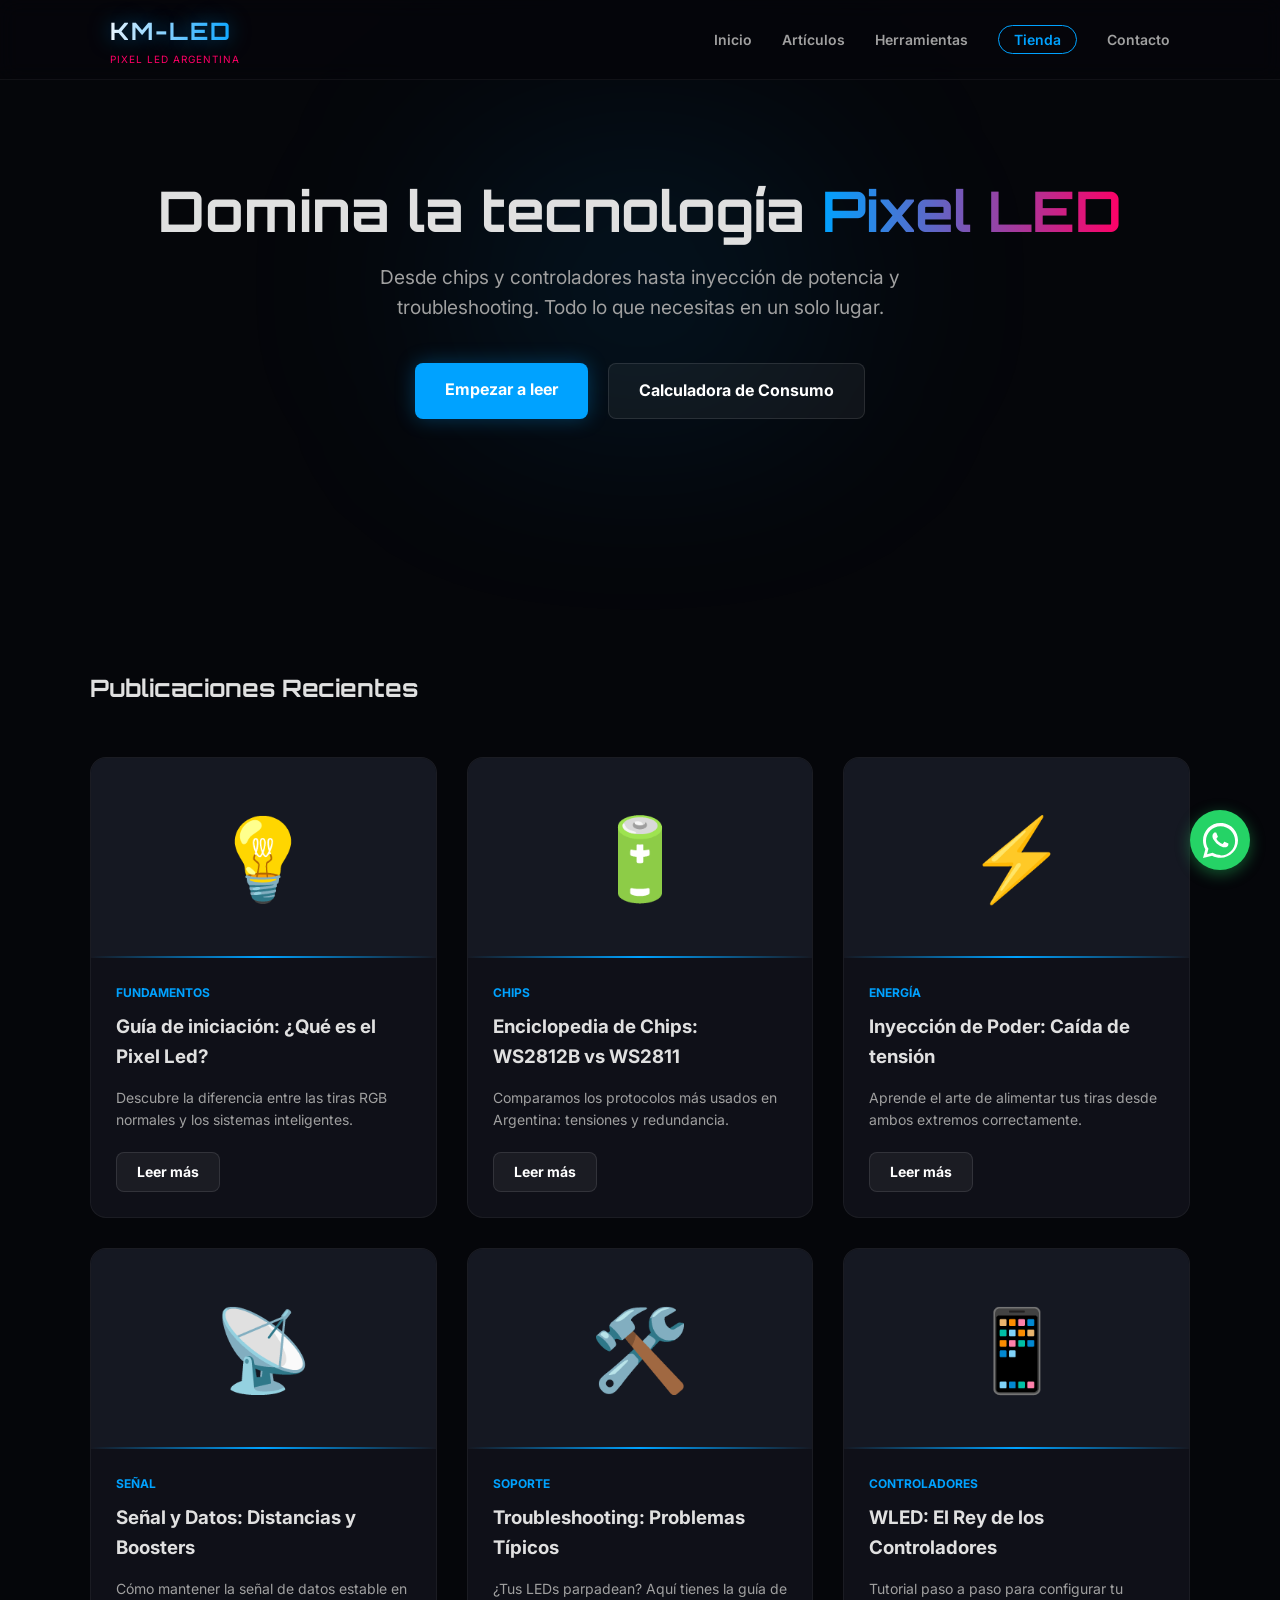
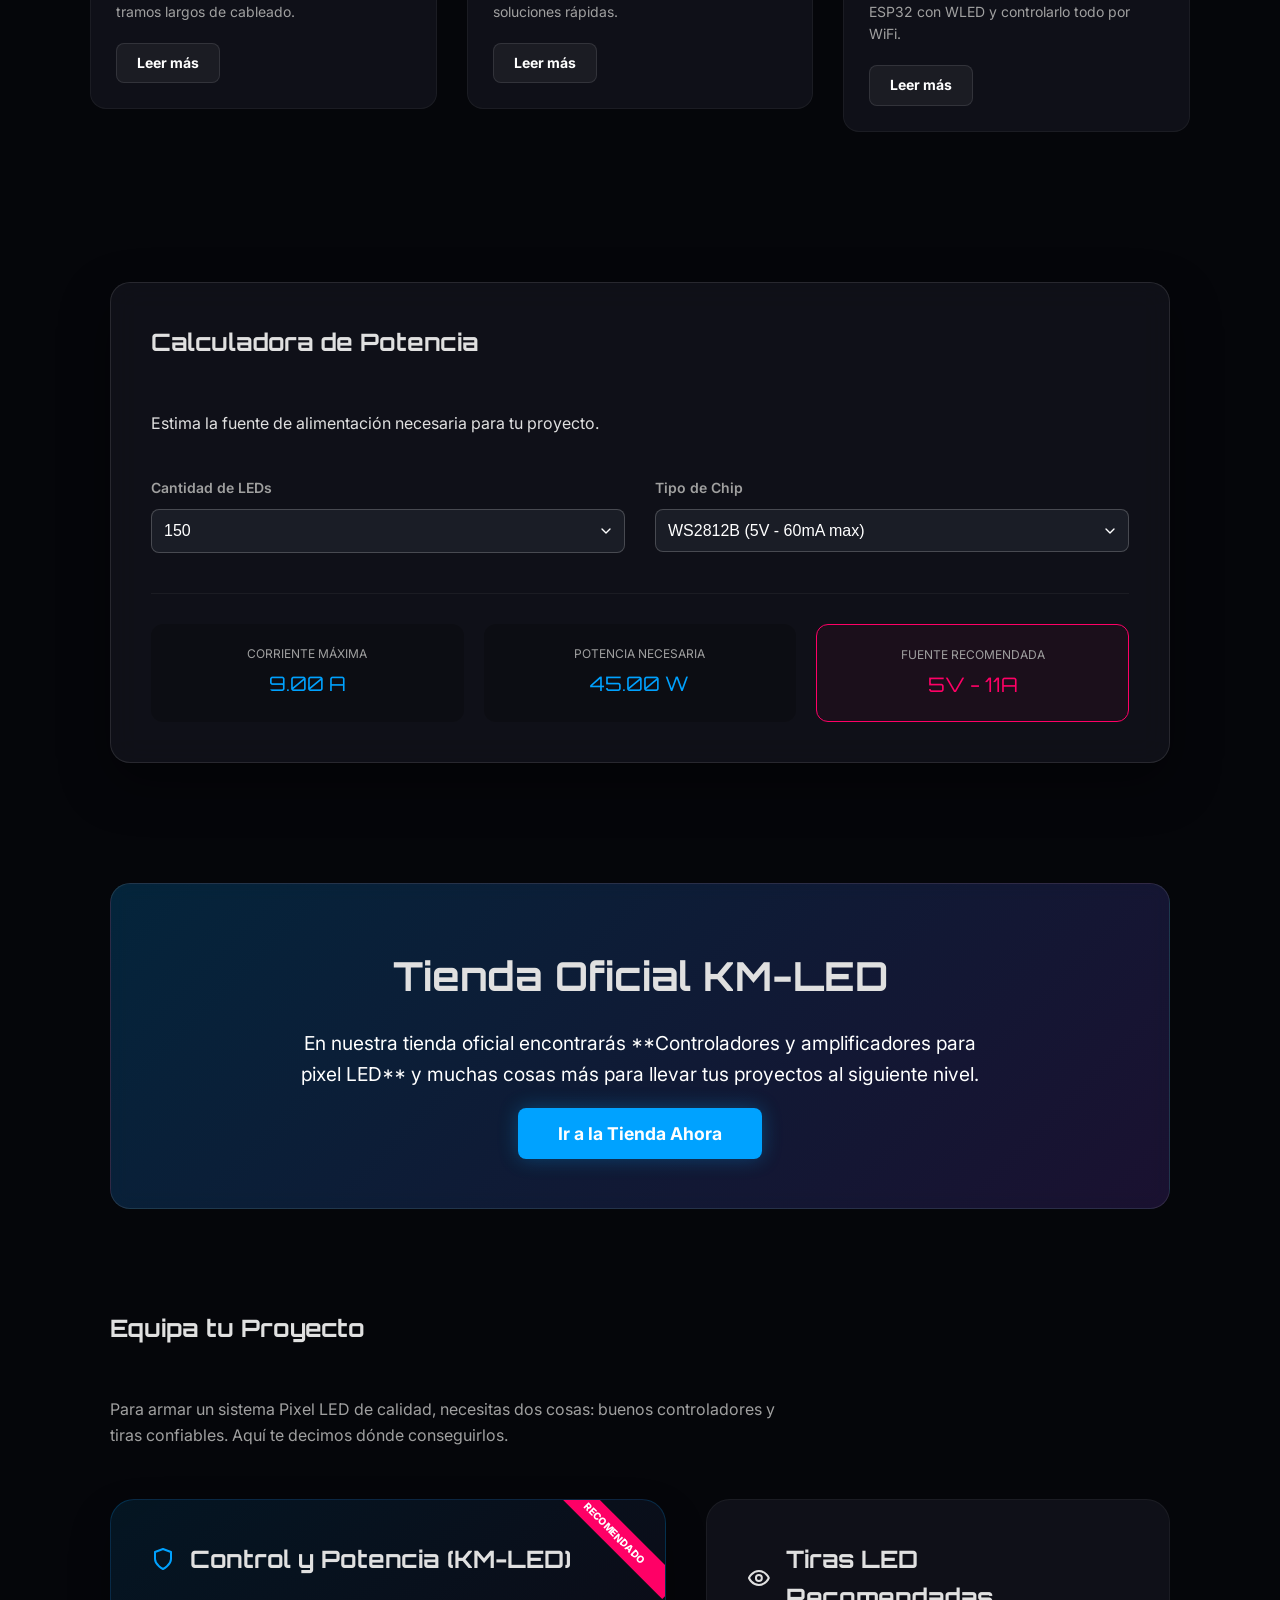
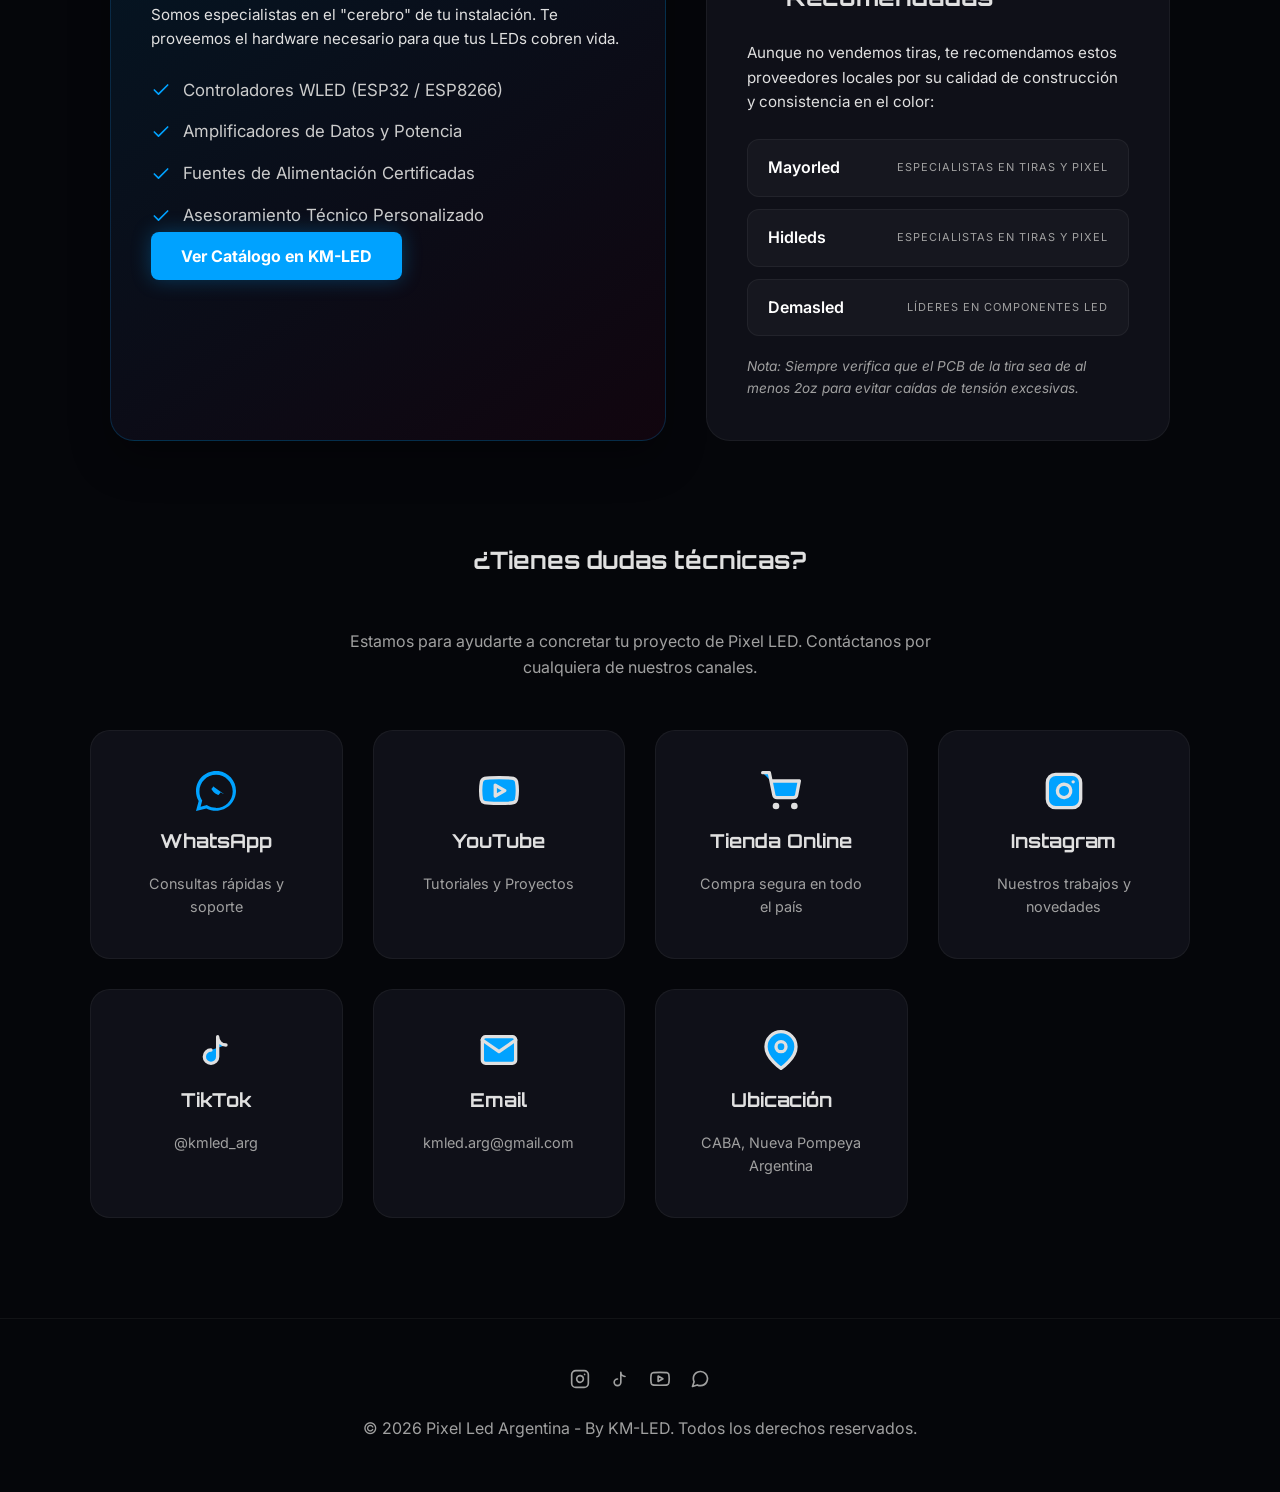
==== commit a90780d4: "Agregado TikTok @kmled_arg a todas las paginas y articulos" ====
--- a/index.html
+++ b/index.html
@@ -180,6 +180,11 @@
                     <h3>Instagram</h3>
                     <p>Nuestros trabajos y novedades</p>
                 </a>
+                <a href="https://www.tiktok.com/@kmled_arg" class="contact-item" target="_blank">
+                    <svg viewBox="0 0 24 24" fill="none" stroke="currentColor" stroke-width="2" stroke-linecap="round" stroke-linejoin="round"><path d="M9 12a4 4 0 1 0 4 4V4a5 5 0 0 0 5 5"></path></svg>
+                    <h3>TikTok</h3>
+                    <p>@kmled_arg</p>
+                </a>
                 <a href="mailto:kmled.arg@gmail.com" class="contact-item">
                     <svg viewBox="0 0 24 24" fill="none" stroke="currentColor" stroke-width="2" stroke-linecap="round" stroke-linejoin="round"><path d="M4 4h16c1.1 0 2 .9 2 2v12c0 1.1-.9 2-2 2H4c-1.1 0-2-.9-2-2V6c0-1.1.9-2 2-2z"></path><polyline points="22,6 12,13 2,6"></polyline></svg>
                     <h3>Email</h3>
@@ -199,6 +204,7 @@
         <div class="container">
             <div style="margin-bottom: 20px; display: flex; justify-content: center; gap: 20px;">
                 <a href="https://www.instagram.com/km.led" target="_blank" style="color: var(--text-muted); transition: 0.3s;"><svg viewBox="0 0 24 24" width="20" height="20" fill="none" stroke="currentColor" stroke-width="2" stroke-linecap="round" stroke-linejoin="round"><rect x="2" y="2" width="20" height="20" rx="5" ry="5"></rect><path d="M16 11.37A4 4 0 1 1 12.63 8 4 4 0 0 1 16 11.37z"></path><line x1="17.5" y1="6.5" x2="17.51" y2="6.5"></line></svg></a>
+                <a href="https://www.tiktok.com/@kmled_arg" target="_blank" style="color: var(--text-muted); transition: 0.3s;"><svg viewBox="0 0 24 24" width="20" height="20" fill="none" stroke="currentColor" stroke-width="2" stroke-linecap="round" stroke-linejoin="round"><path d="M9 12a4 4 0 1 0 4 4V4a5 5 0 0 0 5 5"></path></svg></a>
                 <a href="https://www.youtube.com/@KM-LED" target="_blank" style="color: var(--text-muted); transition: 0.3s;"><svg viewBox="0 0 24 24" width="20" height="20" fill="none" stroke="currentColor" stroke-width="2" stroke-linecap="round" stroke-linejoin="round"><path d="M22.54 6.42a2.78 2.78 0 0 0-1.94-2C18.88 4 12 4 12 4s-6.88 0-8.6.46a2.78 2.78 0 0 0-1.94 2A29 29 0 0 0 1 11.75a29 29 0 0 0 .46 5.33A2.78 2.78 0 0 0 3.4 19c1.72.46 8.6.46 8.6.46s6.88 0 8.6-.46a2.78 2.78 0 0 0 1.94-2 29 29 0 0 0 .46-5.25 29 29 0 0 0-.46-5.33z"></path><polygon points="9.75 15.02 15.5 11.75 9.75 8.48 9.75 15.02"></polygon></svg></a>
                 <a href="https://wa.me/5491149287539" target="_blank" style="color: var(--text-muted); transition: 0.3s;"><svg viewBox="0 0 24 24" width="20" height="20" fill="none" stroke="currentColor" stroke-width="2" stroke-linecap="round" stroke-linejoin="round"><path d="M21 11.5a8.38 8.38 0 0 1-.9 3.8 8.5 8.5 0 0 1-7.6 4.7 8.38 8.38 0 0 1-3.8-.9L3 21l1.9-5.7a8.38 8.38 0 0 1-.9-3.8 8.5 8.5 0 0 1 4.7-7.6 8.38 8.38 0 0 1 3.8-.9h.5a8.48 8.48 0 0 1 8 8v.5z"></path></svg></a>
             </div>
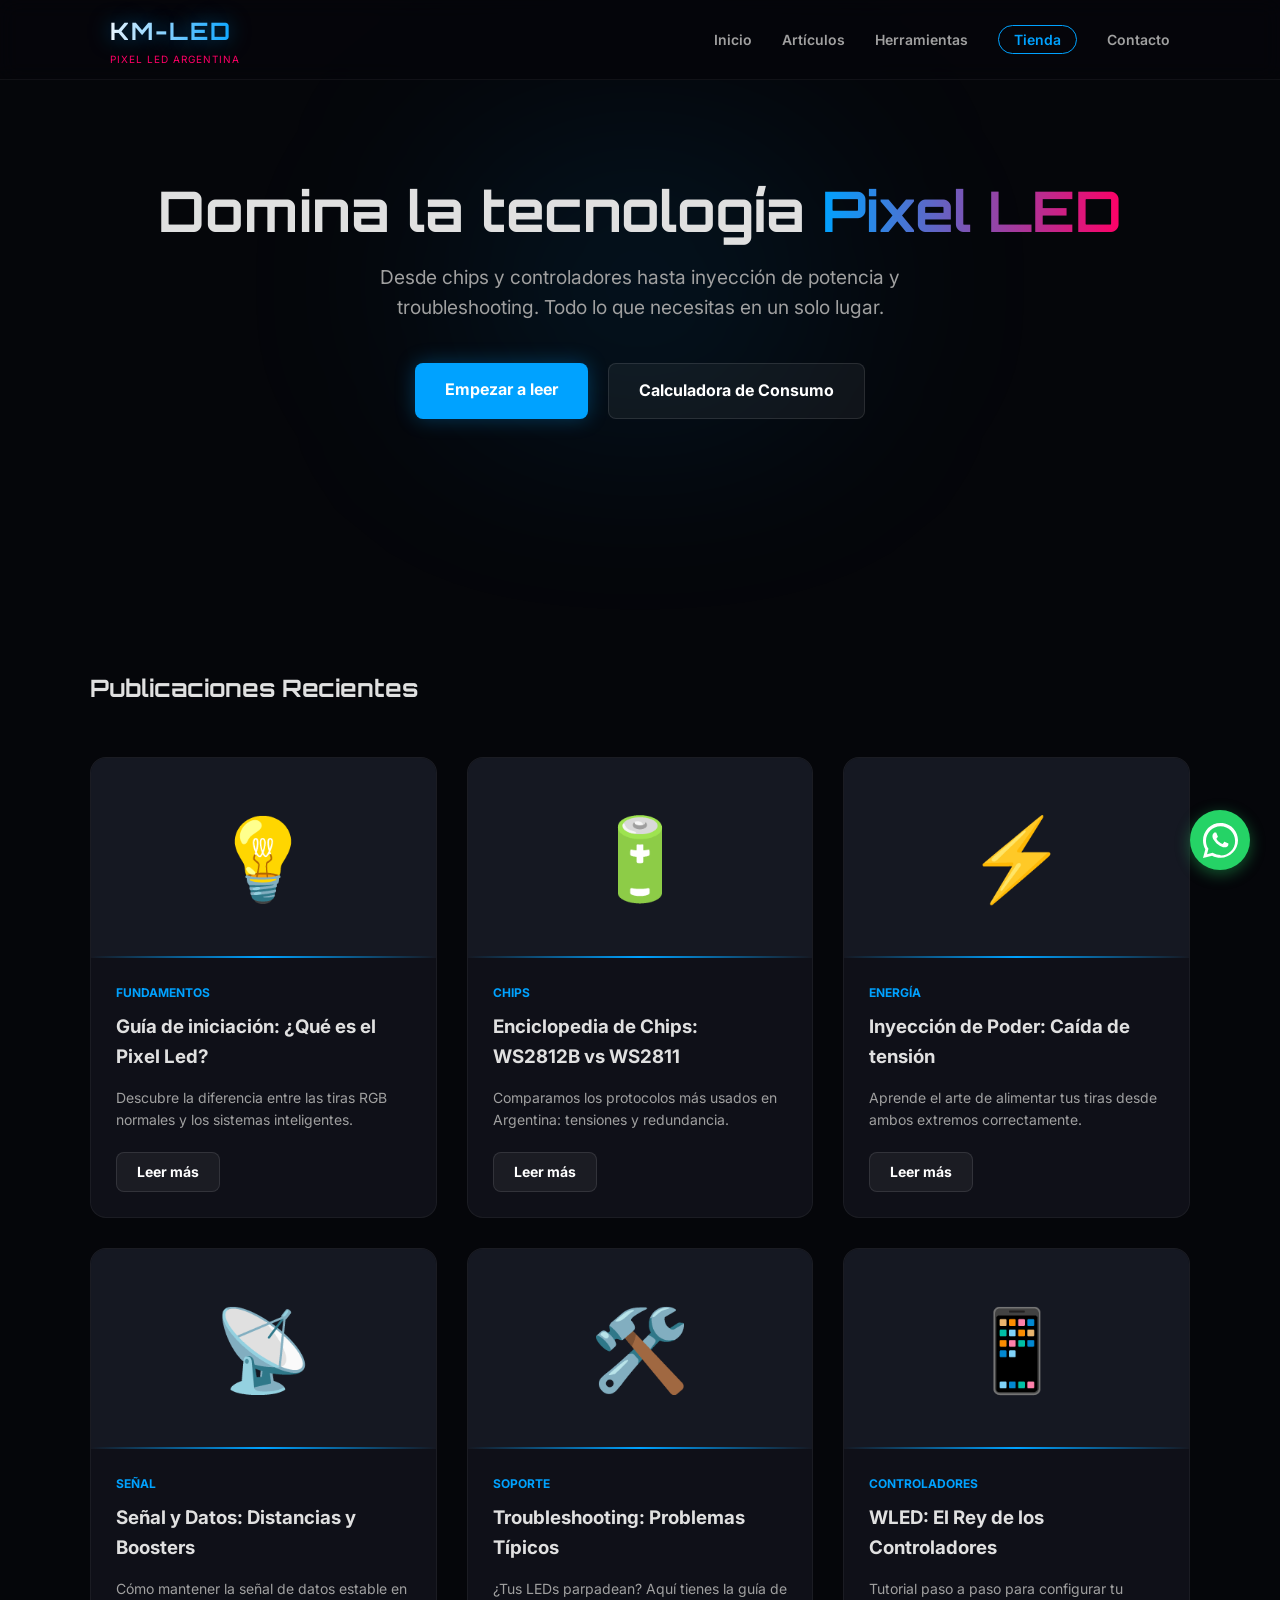
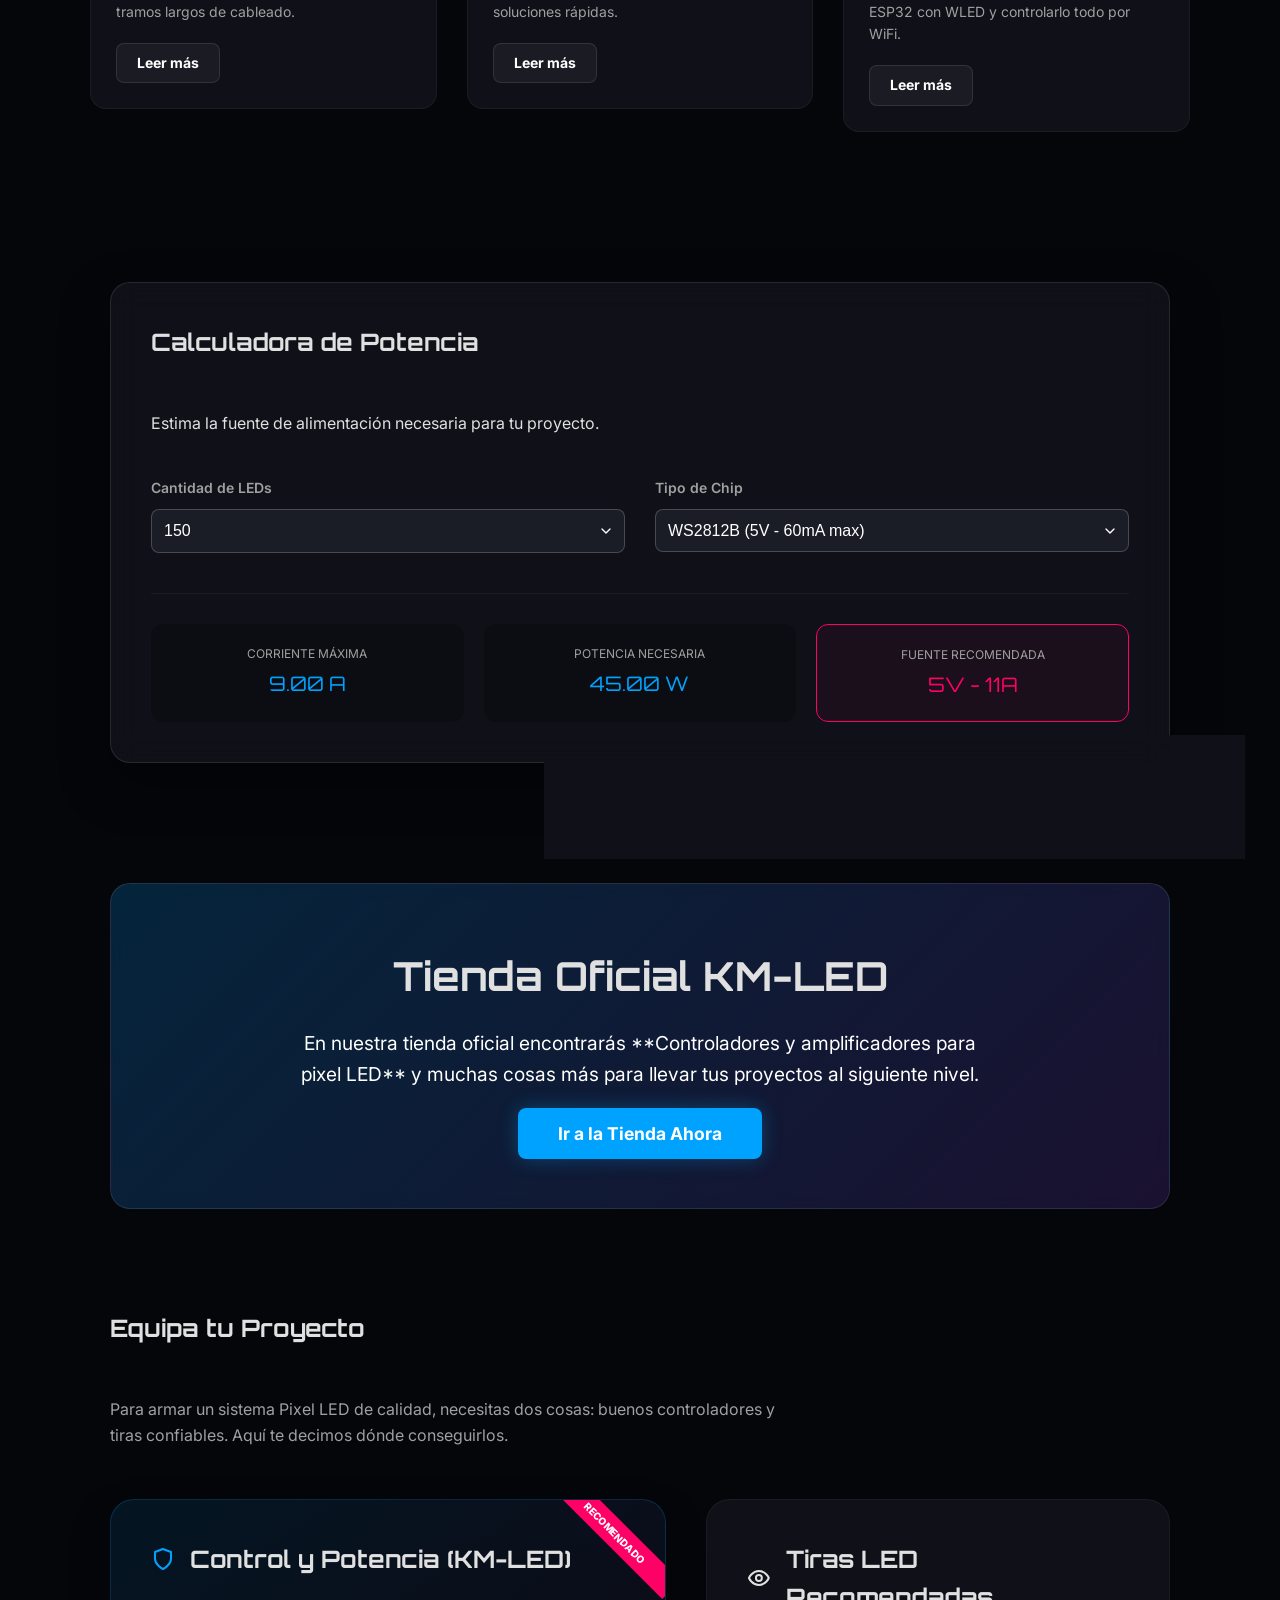
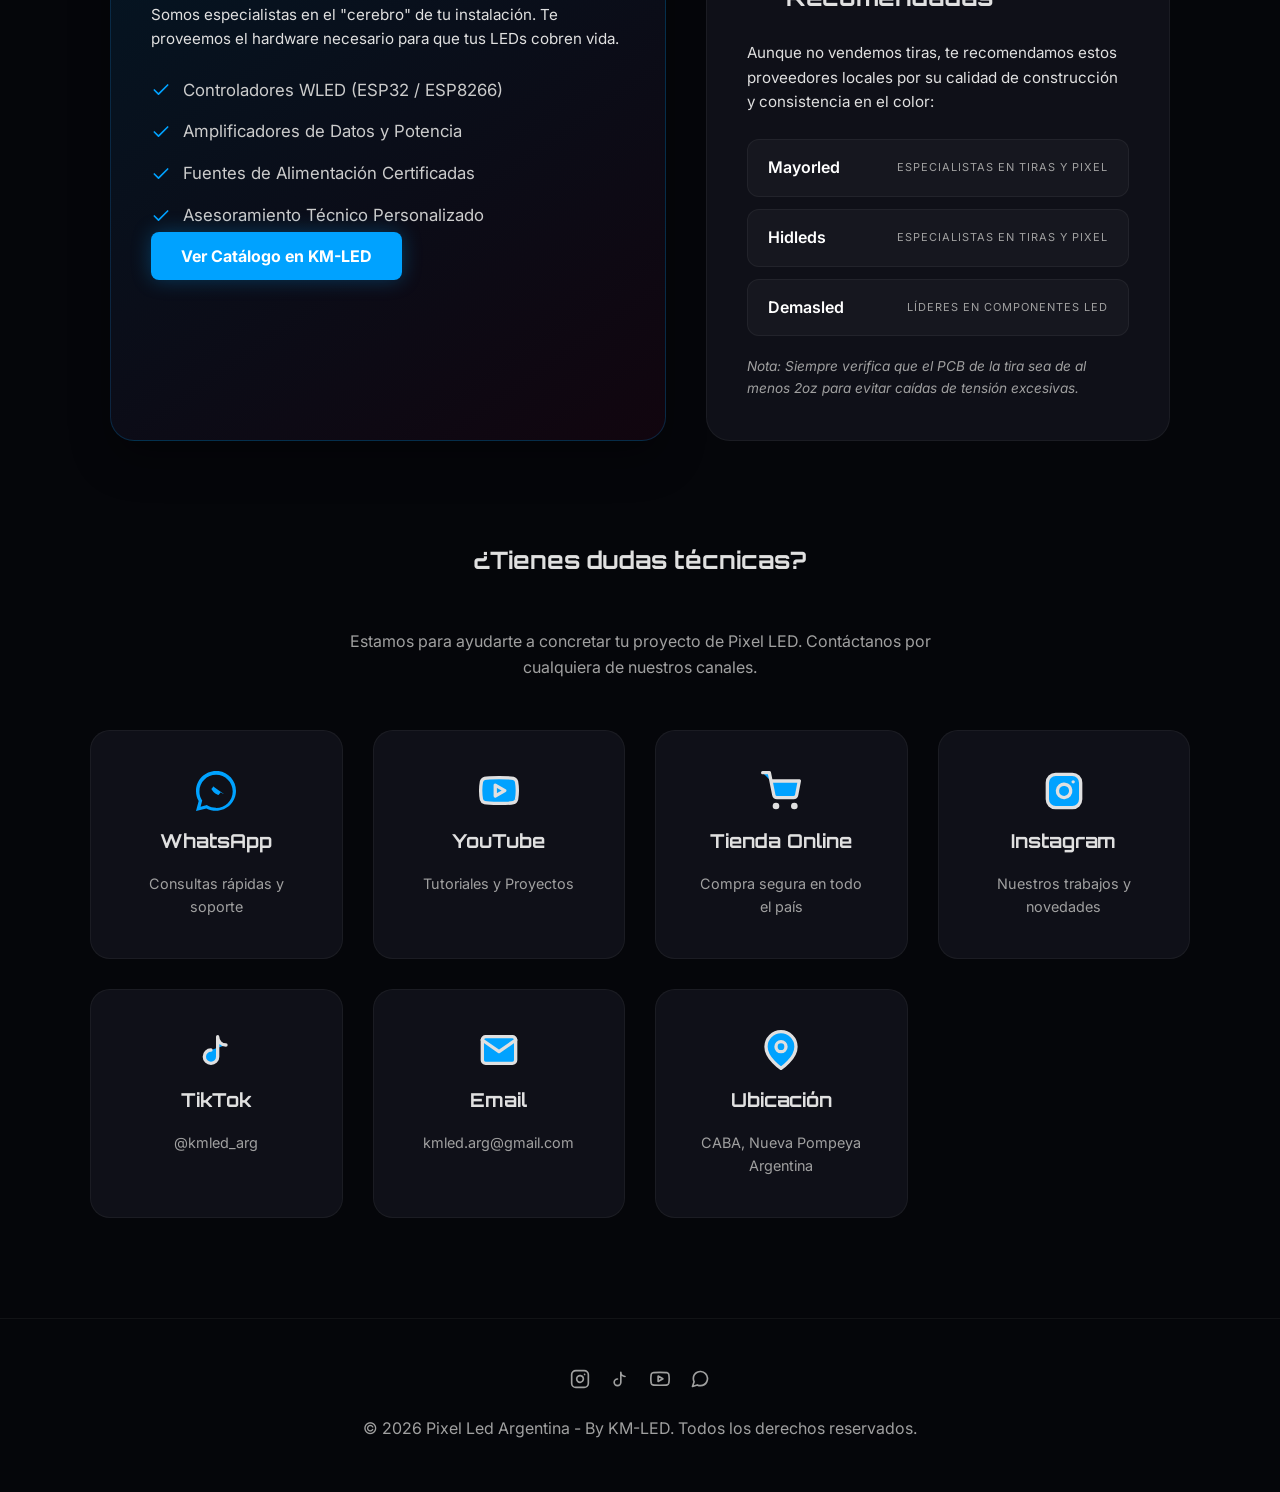
==== commit 2a1d1de7: "fix: actualiza todas las URLs de SEO a www.pixelled.com.ar" ====
--- a/index.html
+++ b/index.html
@@ -5,6 +5,52 @@
     <meta name="viewport" content="width=device-width, initial-scale=1.0">
     <title>Pixel Led Argentina | La guía definitiva de iluminación digital</title>
     <meta name="description" content="Aprende todo sobre Pixel Led: chips (WS2812B, WS2811), controladores, cálculo de consumo, tensiones y soluciones a problemas comunes.">
+    <meta name="keywords" content="pixel led, WS2812B, WS2811, WLED, ESP32, tira led, controlador led, Argentina, LED RGB">
+    <meta name="author" content="KM-LED">
+    <meta name="robots" content="index, follow">
+
+    <!-- Canonical URL -->
+    <link rel="canonical" href="https://www.pixelled.com.ar/">
+
+    <!-- Open Graph / WhatsApp / Facebook -->
+    <meta property="og:type" content="website">
+    <meta property="og:url" content="https://www.pixelled.com.ar/">
+    <meta property="og:title" content="Pixel Led Argentina | La guía definitiva de iluminación digital">
+    <meta property="og:description" content="Aprende todo sobre Pixel Led: chips (WS2812B, WS2811), controladores, cálculo de consumo, tensiones y soluciones a problemas comunes.">
+    <meta property="og:image" content="https://www.pixelled.com.ar/assets/images/og-preview.png">
+    <meta property="og:locale" content="es_AR">
+    <meta property="og:site_name" content="Pixel Led Argentina">
+
+    <!-- Twitter Card -->
+    <meta name="twitter:card" content="summary_large_image">
+    <meta name="twitter:title" content="Pixel Led Argentina | La guía definitiva de iluminación digital">
+    <meta name="twitter:description" content="Aprende todo sobre Pixel Led: chips (WS2812B, WS2811), controladores, cálculo de consumo, tensiones y soluciones a problemas comunes.">
+    <meta name="twitter:image" content="https://www.pixelled.com.ar/assets/images/og-preview.png">
+
+    <!-- JSON-LD Structured Data -->
+    <script type="application/ld+json">
+    {
+      "@context": "https://schema.org",
+      "@type": "WebSite",
+      "name": "Pixel Led Argentina",
+      "url": "https://www.pixelled.com.ar/",
+      "description": "Guía técnica de iluminación con Pixel LED: chips, controladores, WLED, cálculo de consumo y troubleshooting.",
+      "publisher": {
+        "@type": "Organization",
+        "name": "KM-LED",
+        "url": "https://www.tiendakmled.com.ar",
+        "contactPoint": {
+          "@type": "ContactPoint",
+          "telephone": "+54-11-4928-7539",
+          "contactType": "customer support",
+          "areaServed": "AR",
+          "availableLanguage": "Spanish"
+        }
+      },
+      "inLanguage": "es-AR"
+    }
+    </script>
+
     <link rel="stylesheet" href="style.css">
     <link rel="preconnect" href="https://fonts.googleapis.com">
     <link rel="preconnect" href="https://fonts.gstatic.com" crossorigin>
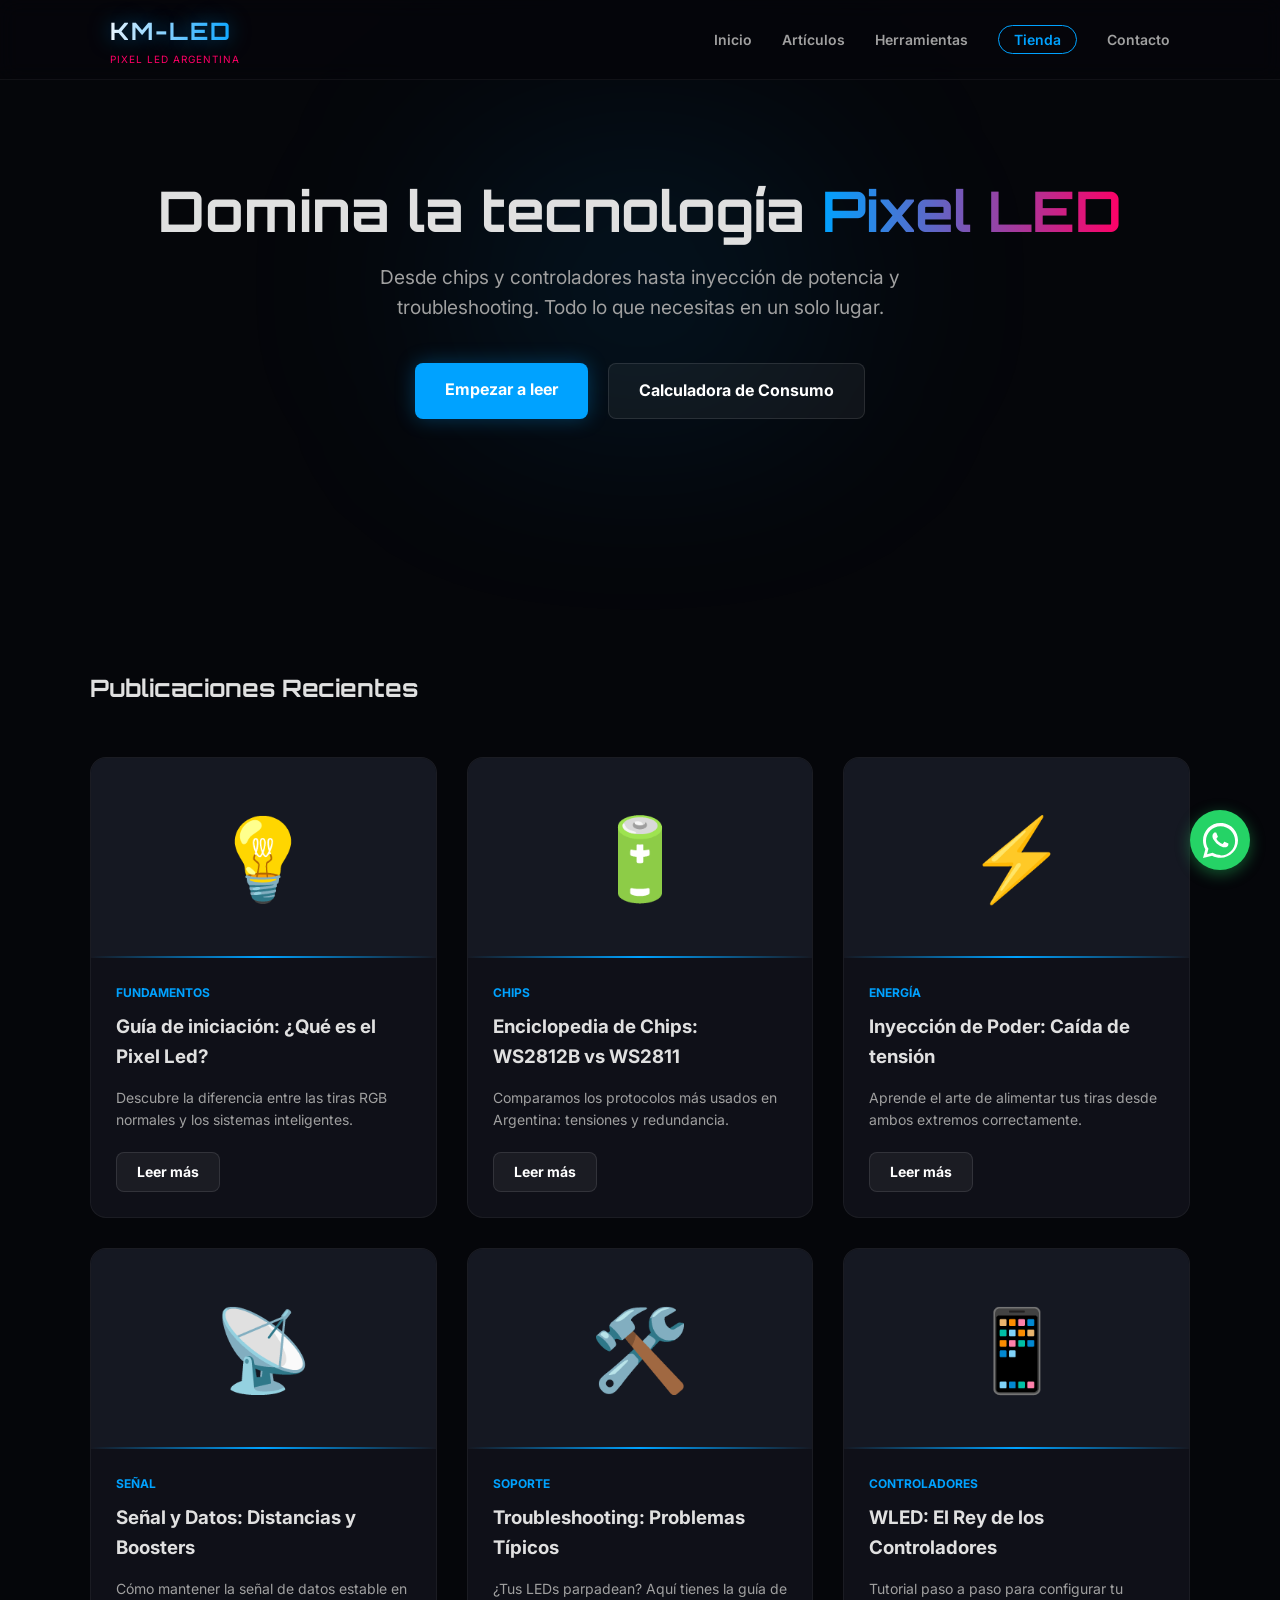
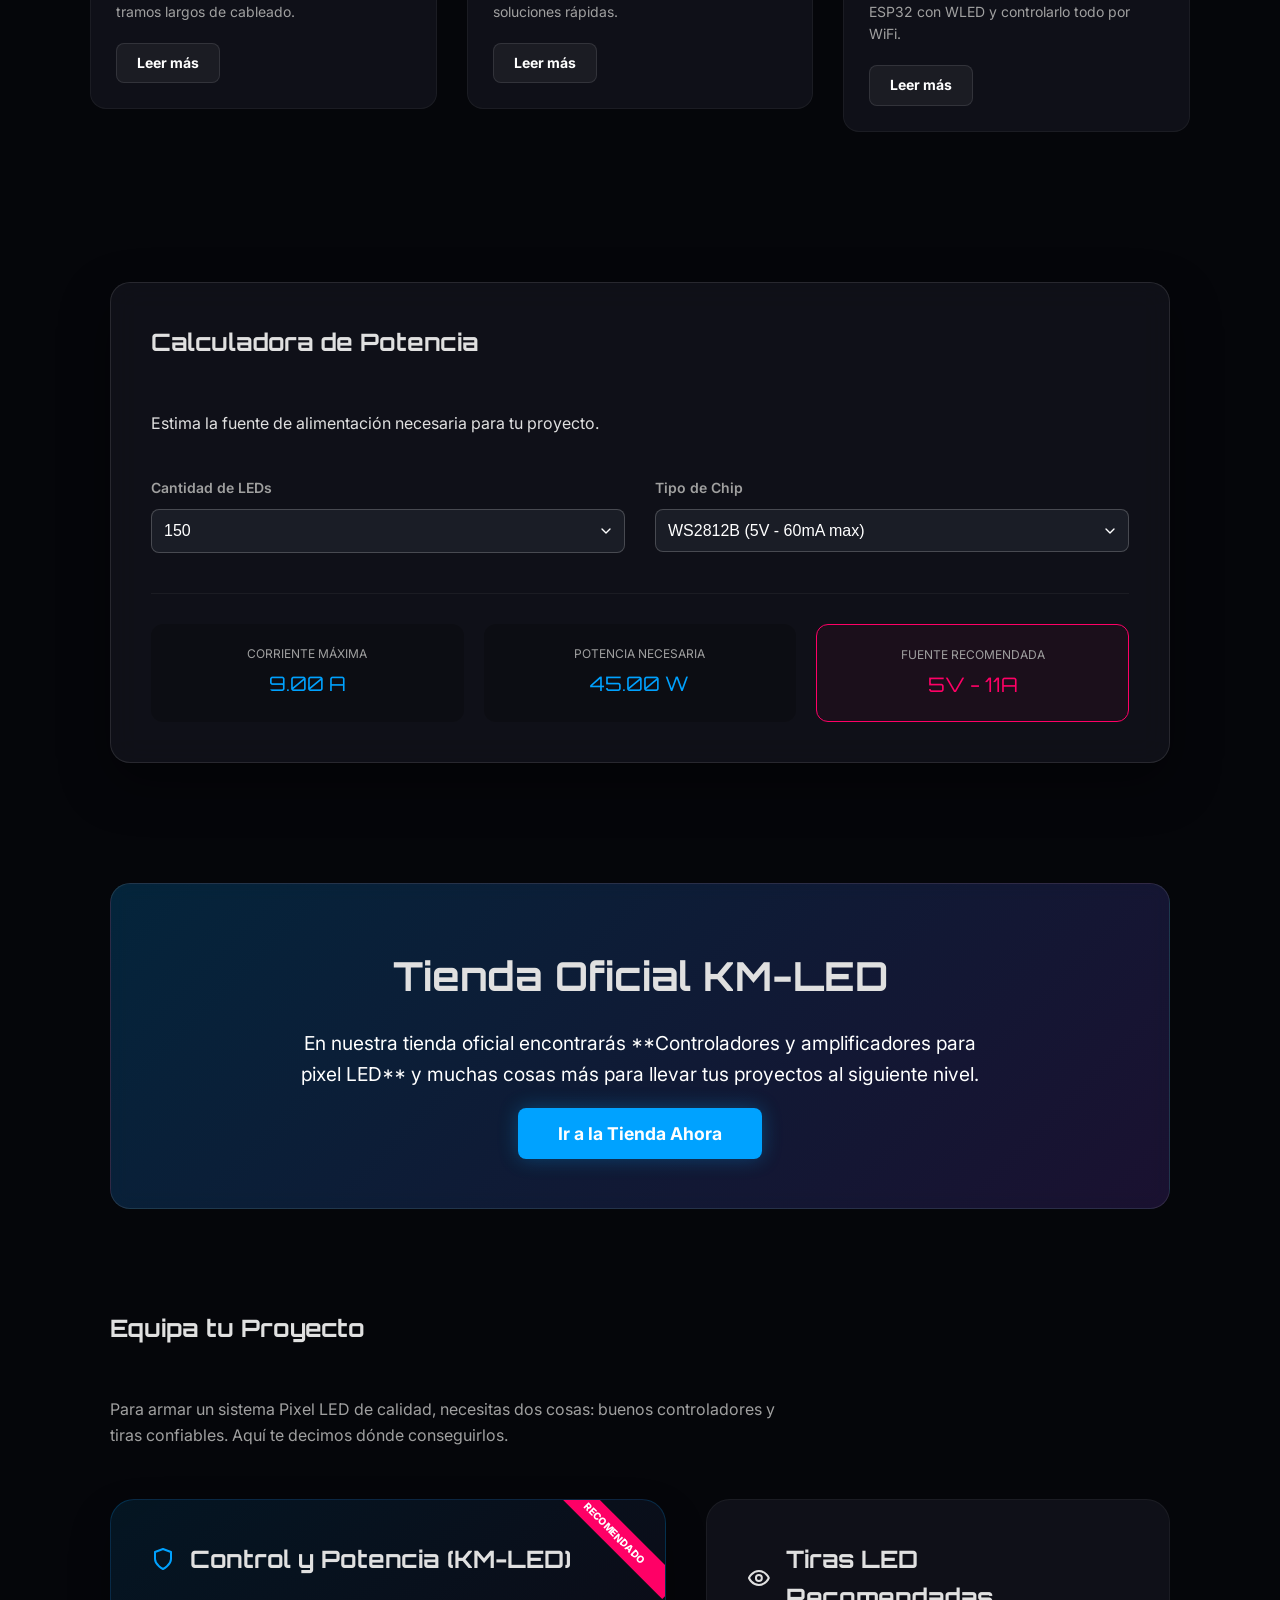
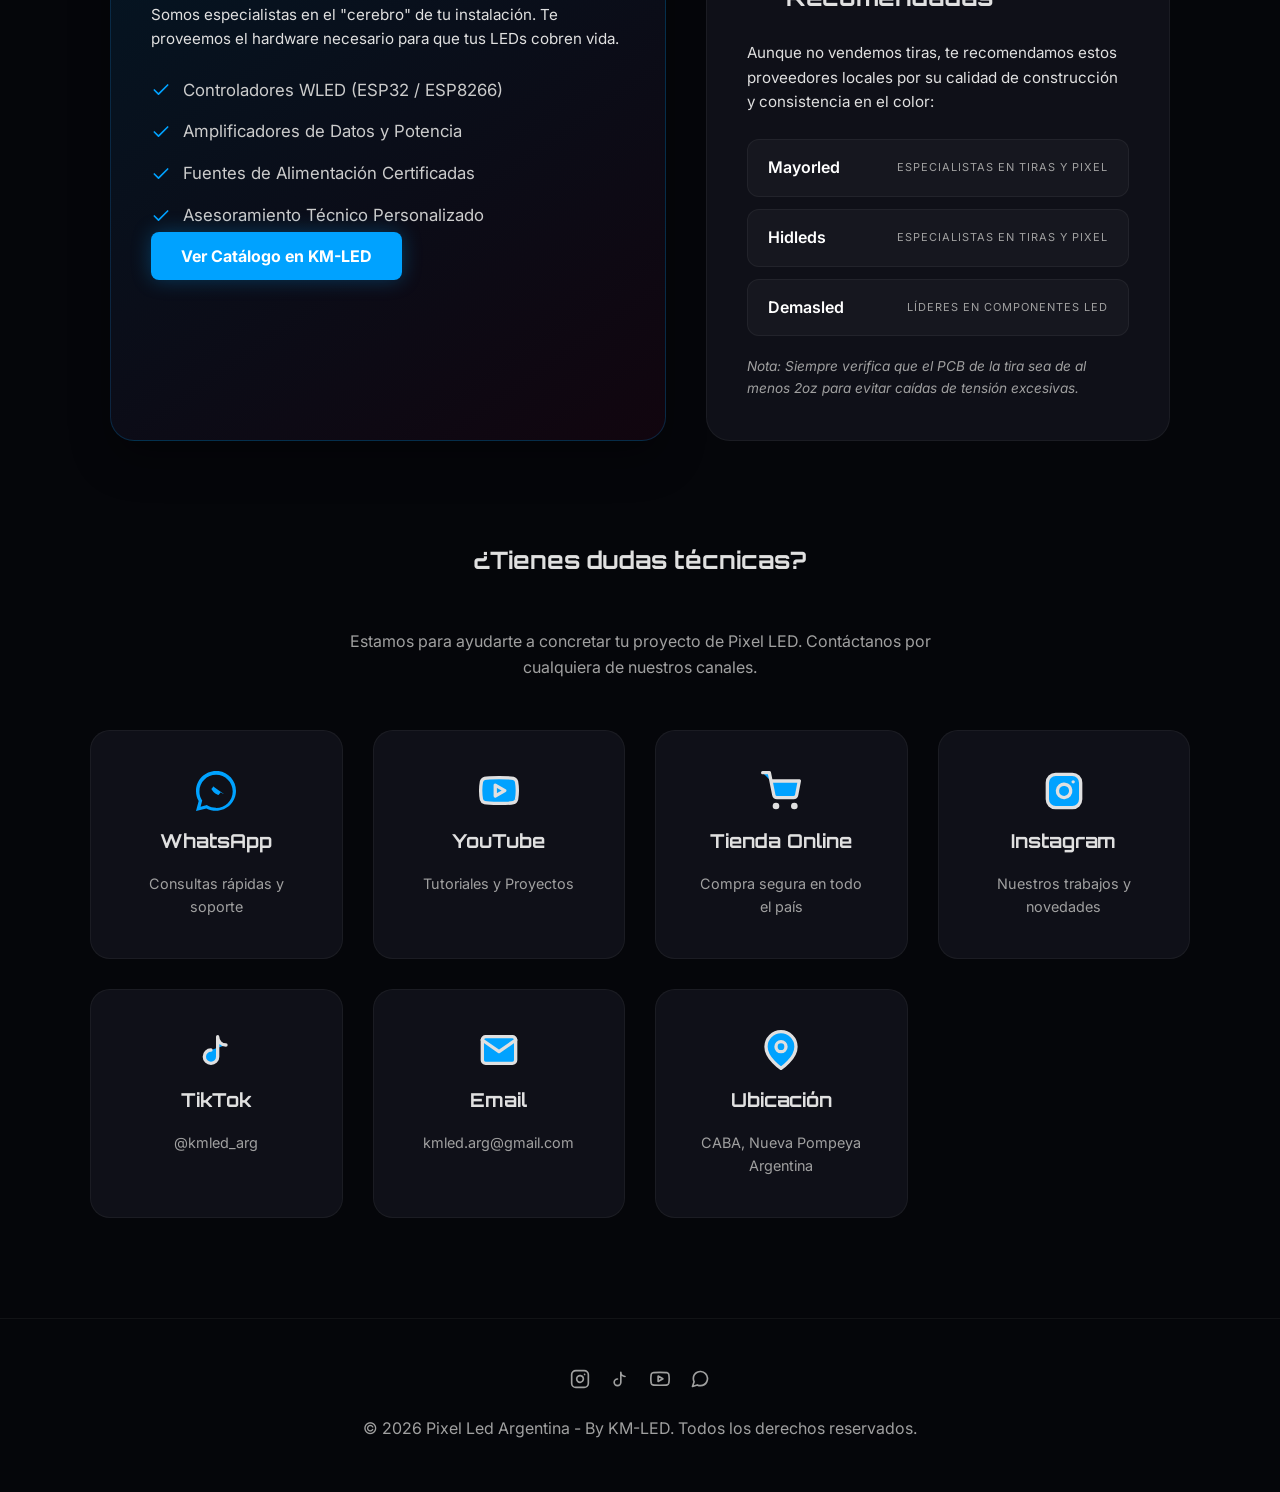
==== commit 84d9a685: "feat: agrega meta tag Google Search Console verification" ====
--- a/index.html
+++ b/index.html
@@ -8,6 +8,7 @@
     <meta name="keywords" content="pixel led, WS2812B, WS2811, WLED, ESP32, tira led, controlador led, Argentina, LED RGB">
     <meta name="author" content="KM-LED">
     <meta name="robots" content="index, follow">
+    <meta name="google-site-verification" content="t13uAz3qpP3z4USkyFnzoHba6i5cpY-dFgOFW67qBaM">
 
     <!-- Canonical URL -->
     <link rel="canonical" href="https://www.pixelled.com.ar/">
